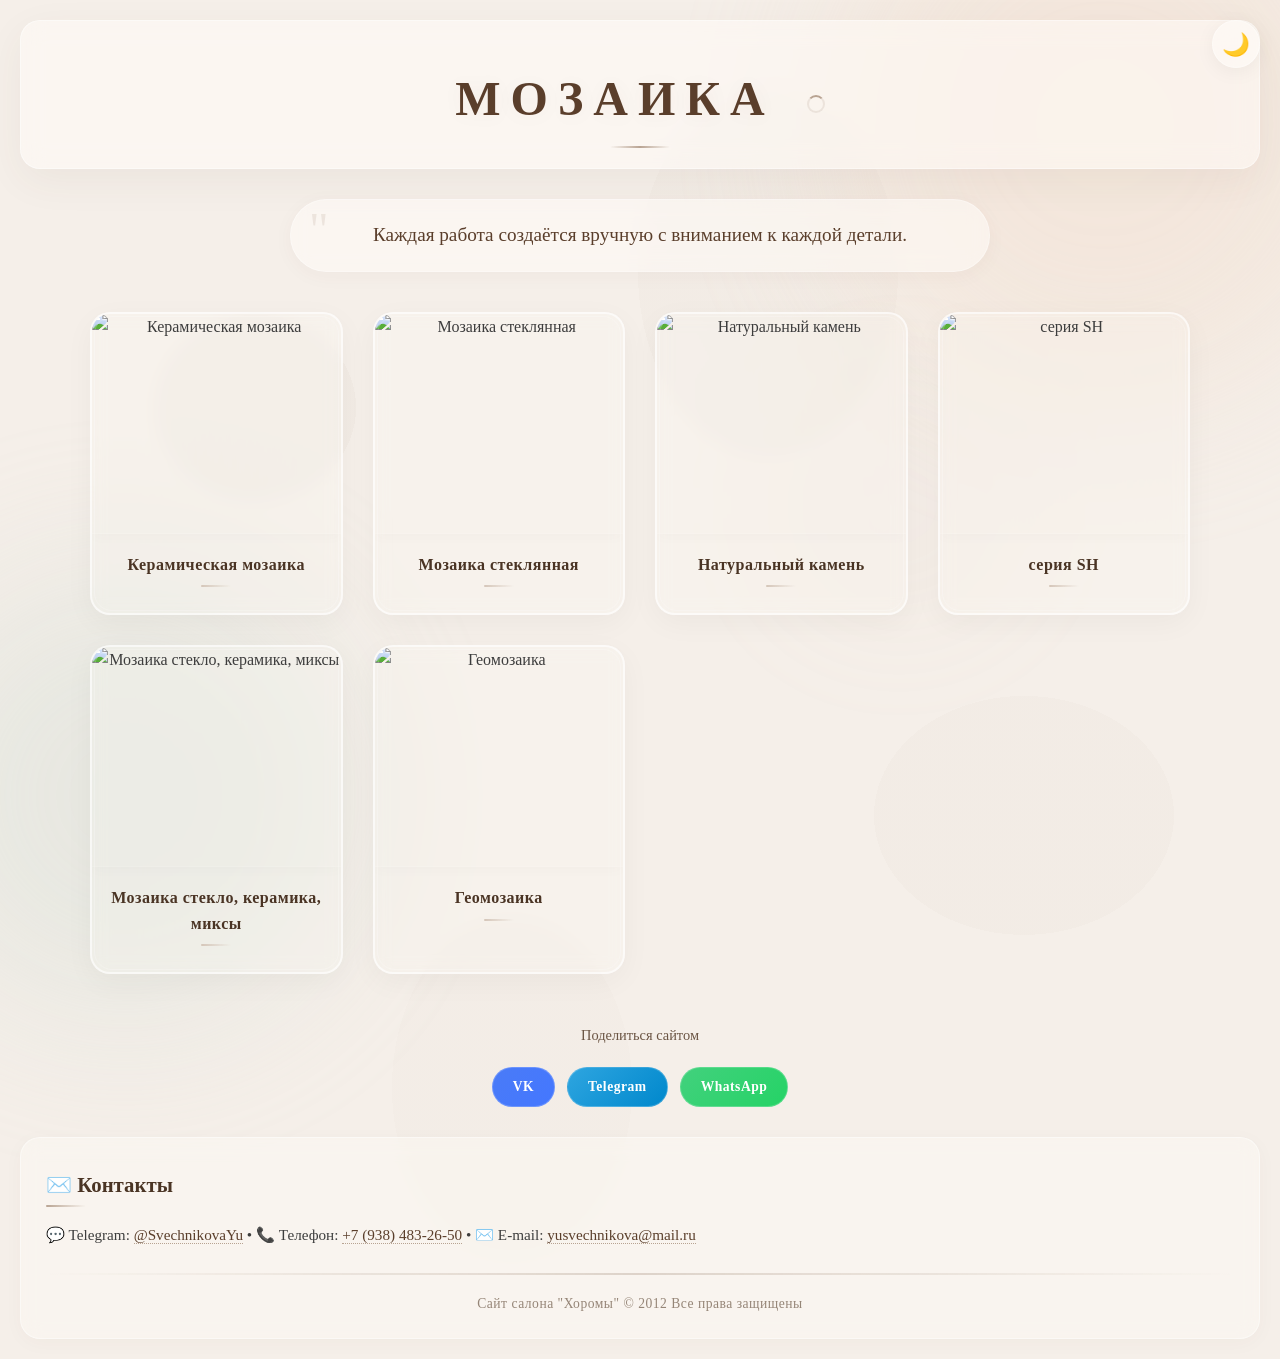
==== index.html @ d941834b "Update index.html" ====
<!DOCTYPE html>
<html lang="ru">
<head>
    <meta charset="UTF-8">
    <meta name="viewport" content="width=device-width, initial-scale=1.0">
    <title>Мозаика — Натуральный камень</title>
    <style>
        /* ========================================
           БАЗОВЫЕ СТИЛИ
           ======================================== */
        * {
            margin: 0;
            padding: 0;
            box-sizing: border-box;
        }

        html {
            scroll-behavior: smooth;
        }

        body {
            font-family: 'Georgia', serif;
            color: #3d3d3d;
            line-height: 1.6;
            padding: 20px;
            position: relative;
            overflow-x: hidden;
            min-height: 100vh;
            transition: background 0.5s ease, color 0.5s ease;

            /* ВАРИАНТ 5: МРАМОРНЫЕ РАЗВОДЫ */
            background-color: #f5efe9;
            background-image:
                radial-gradient(ellipse at 20% 30%, rgba(200, 185, 170, 0.08) 100px, transparent 100px),
                radial-gradient(ellipse at 80% 60%, rgba(200, 185, 170, 0.06) 150px, transparent 150px),
                radial-gradient(ellipse at 40% 80%, rgba(200, 185, 170, 0.04) 120px, transparent 120px),
                radial-gradient(ellipse at 60% 20%, rgba(200, 185, 170, 0.06) 130px, transparent 130px);
        }

        /* ТЁМНАЯ ТЕМА */
        body.dark-theme {
            background-color: #1a1512;
            color: #e8ddd0;
        }

        body.dark-theme header,
        body.dark-theme .about,
        body.dark-theme .card,
        body.dark-theme footer {
            background: rgba(30, 25, 22, 0.7);
            border-color: rgba(255, 255, 255, 0.08);
        }

        body.dark-theme header h1,
        body.dark-theme .about,
        body.dark-theme .card span,
        body.dark-theme footer h3,
        body.dark-theme footer p,
        body.dark-theme footer a,
        body.dark-theme .footer-copyright {
            color: #e8ddd0;
        }

        body.dark-theme footer a {
            border-bottom-color: rgba(255, 255, 255, 0.2);
        }

        body.dark-theme footer a:hover {
            color: #ffffff;
            border-bottom-color: #ffffff;
        }

        body.dark-theme .card span::after {
            background: linear-gradient(90deg, #6b5544, transparent);
        }

        body.dark-theme .footer-copyright {
            border-top-color: rgba(255, 255, 255, 0.08);
        }

        body.dark-theme .theme-toggle {
            background: rgba(30, 25, 22, 0.7);
            border-color: rgba(255, 255, 255, 0.1);
        }

        body.dark-theme .to-top {
            background: rgba(30, 25, 22, 0.7);
            border-color: rgba(255, 255, 255, 0.1);
            color: #e8ddd0;
        }

        /* ========================================
           ПАРАЛЛАКС-ПЯТНА
           ======================================== */
        .parallax-blob {
            position: fixed;
            border-radius: 50%;
            filter: blur(80px);
            opacity: 0.3;
            z-index: -1;
            pointer-events: none;
            will-change: transform;
        }

        .parallax-blob-1 {
            width: 550px;
            height: 550px;
            background: #f0d5c0;
            top: -150px;
            right: -100px;
        }

        .parallax-blob-2 {
            width: 450px;
            height: 450px;
            background: #c9d9d0;
            bottom: -120px;
            left: -100px;
        }

        .parallax-blob-3 {
            width: 250px;
            height: 250px;
            background: rgba(235, 210, 190, 0.2);
            bottom: 30%;
            right: 20%;
            filter: blur(70px);
        }

        /* ========================================
           ПЕРЕКЛЮЧАТЕЛЬ ТЕМЫ
           ======================================== */
        .theme-toggle {
            position: fixed;
            top: 20px;
            right: 20px;
            z-index: 999;
            background: rgba(255, 252, 248, 0.6);
            backdrop-filter: blur(10px);
            border: 1px solid rgba(255, 255, 255, 0.3);
            border-radius: 50%;
            width: 48px;
            height: 48px;
            font-size: 1.4em;
            cursor: pointer;
            transition: all 0.3s ease;
            display: flex;
            align-items: center;
            justify-content: center;
            box-shadow: 0 4px 20px rgba(0, 0, 0, 0.05);
        }

        .theme-toggle:hover {
            transform: scale(1.08);
            box-shadow: 0 8px 30px rgba(0, 0, 0, 0.08);
        }

        /* ========================================
           КНОПКА "НАВЕРХ"
           ======================================== */
        .to-top {
            position: fixed;
            bottom: 30px;
            right: 30px;
            width: 48px;
            height: 48px;
            border-radius: 50%;
            background: rgba(255, 252, 248, 0.7);
            backdrop-filter: blur(10px);
            border: 1px solid rgba(255, 255, 255, 0.3);
            font-size: 1.4em;
            cursor: pointer;
            opacity: 0;
            transform: translateY(20px);
            transition: all 0.4s ease;
            box-shadow: 0 4px 20px rgba(0, 0, 0, 0.05);
            color: #4a3424;
            z-index: 100;
        }

        .to-top.visible {
            opacity: 1;
            transform: translateY(0);
        }

        .to-top:hover {
            transform: scale(1.08) translateY(-2px);
            box-shadow: 0 8px 30px rgba(0, 0, 0, 0.08);
        }

        /* ========================================
           ШАПКА
           ======================================== */
        header {
            text-align: center;
            padding: 40px 20px 20px;
            background: rgba(255, 252, 248, 0.55);
            backdrop-filter: blur(12px);
            border-radius: 20px;
            margin-bottom: 30px;
            border: 1px solid rgba(255, 255, 255, 0.4);
            box-shadow: 0 12px 40px rgba(90, 62, 43, 0.06);
            position: relative;
            overflow: hidden;
            transition: background 0.5s ease, border-color 0.5s ease, transform 0.3s ease;
        }

        header:hover {
            transform: translateY(-4px);
            box-shadow: 0 16px 50px rgba(90, 62, 43, 0.08);
        }

        header::before {
            content: '✦';
            position: absolute;
            top: 12px;
            right: 20px;
            font-size: 1.4em;
            color: rgba(180, 160, 145, 0.2);
            animation: sparkle 4s ease-in-out infinite;
        }

        @keyframes sparkle {
            0%,
            100% {
                opacity: 0.2;
                transform: scale(1) rotate(0deg);
            }
            50% {
                opacity: 0.6;
                transform: scale(1.2) rotate(45deg);
            }
        }

        header h1 {
            font-size: 3em;
            letter-spacing: 10px;
            color: #5a3e2b;
            text-shadow: 0 2px 20px rgba(90, 62, 43, 0.05);
            display: inline-block;
            transition: color 0.5s ease;
        }

        header h1::after {
            content: '';
            display: block;
            width: 60px;
            height: 2px;
            background: linear-gradient(90deg, transparent, #b8a392, transparent);
            margin: 8px auto 0;
            border-radius: 2px;
        }

        .loader-icon {
            display: inline-block;
            width: 18px;
            height: 18px;
            border: 2px solid rgba(180, 160, 145, 0.2);
            border-top-color: #b8a392;
            border-radius: 50%;
            animation: spin 1.2s ease-in-out infinite;
            margin-left: 10px;
            vertical-align: middle;
        }

        @keyframes spin {
            to {
                transform: rotate(360deg);
            }
        }

        /* ========================================
           БЛОК "О НАС"
           ======================================== */
        .about {
            text-align: center;
            font-size: 1.2em;
            color: #5a3e2b;
            max-width: 700px;
            margin: 0 auto 40px;
            padding: 20px 35px;
            background: rgba(255, 252, 248, 0.55);
            backdrop-filter: blur(10px);
            border-radius: 50px;
            border: 1px solid rgba(255, 255, 255, 0.3);
            box-shadow: 0 4px 20px rgba(90, 62, 43, 0.04);
            position: relative;
            transition: background 0.5s ease, border-color 0.5s ease, color 0.5s ease;
        }

        .about::before {
            content: '"';
            font-size: 2.5em;
            color: rgba(180, 160, 145, 0.2);
            position: absolute;
            top: -8px;
            left: 18px;
            font-family: Georgia, serif;
        }

        /* ========================================
           ГАЛЕРЕЯ
           ======================================== */
        .gallery {
            display: grid;
            grid-template-columns: repeat(auto-fit, minmax(220px, 1fr));
            gap: 30px;
            max-width: 1100px;
            margin: 0 auto 50px;
        }

        /* ========================================
           КАРТОЧКИ
           ======================================== */
        .card {
            background: rgba(255, 252, 248, 0.2);
            backdrop-filter: blur(8px);
            border-radius: 20px;
            overflow: hidden;
            box-shadow: 0 8px 30px rgba(0, 0, 0, 0.04);
            transition: all 0.4s cubic-bezier(0.25, 0.46, 0.45, 0.94);
            text-align: center;
            padding-bottom: 16px;
            border: 2px solid rgba(255, 255, 255, 0.6);
            position: relative;
            cursor: pointer;
            opacity: 0;
            animation: cardAppear 0.8s ease forwards;
        }

        .card:nth-child(1) {
            animation-delay: 0.1s;
        }
        .card:nth-child(2) {
            animation-delay: 0.2s;
        }
        .card:nth-child(3) {
            animation-delay: 0.3s;
        }
        .card:nth-child(4) {
            animation-delay: 0.4s;
        }
        .card:nth-child(5) {
            animation-delay: 0.5s;
        }
        .card:nth-child(6) {
            animation-delay: 0.6s;
        }

        @keyframes cardAppear {
            0% {
                opacity: 0;
                transform: translateY(30px);
            }
            100% {
                opacity: 1;
                transform: translateY(0);
            }
        }

        /* Блик на карточке */
        .card::before {
            content: '';
            position: absolute;
            top: -50%;
            left: -50%;
            width: 200%;
            height: 200%;
            background: radial-gradient(circle, rgba(255, 255, 255, 0.08) 0%, transparent 60%);
            opacity: 0;
            transition: opacity 0.5s ease;
            pointer-events: none;
            z-index: 1;
        }

        .card:hover::before {
            opacity: 1;
        }

        .card::after {
            content: '';
            position: absolute;
            inset: 2px;
            border-radius: 18px;
            border: 1px solid rgba(255, 255, 255, 0.2);
            pointer-events: none;
            z-index: 2;
        }

        .card:hover {
            transform: translateY(-10px);
            background: rgba(255, 252, 248, 0.4);
            border-color: rgba(255, 255, 255, 0.9);
            box-shadow: 0 20px 50px rgba(90, 62, 43, 0.08);
        }

        .card img {
            width: 100%;
            height: 220px;
            object-fit: cover;
            display: block;
            transition: transform 0.6s ease;
            border-bottom: 1px solid rgba(255, 255, 255, 0.1);
            box-shadow: 0 4px 12px rgba(0, 0, 0, 0.02);
            position: relative;
            z-index: 0;
        }

        .card:hover img {
            transform: scale(1.04);
        }

        .card span {
            display: block;
            padding: 18px 12px 10px;
            font-size: 1em;
            font-weight: bold;
            color: #4a3424;
            letter-spacing: 0.5px;
            transition: color 0.5s ease;
            position: relative;
            z-index: 3;
        }

        .card span::after {
            content: '';
            display: block;
            width: 30px;
            height: 2px;
            background: linear-gradient(90deg, #d4c5b8, transparent);
            margin: 8px auto 0;
            border-radius: 2px;
            transition: width 0.3s ease;
        }

        .card:hover span::after {
            width: 50px;
            background: linear-gradient(90deg, #b8a392, transparent);
        }

        /* ========================================
           КНОПКИ "ПОДЕЛИТЬСЯ"
           ======================================== */
        .share-buttons {
            display: flex;
            gap: 12px;
            justify-content: center;
            margin: 20px 0 10px;
            flex-wrap: wrap;
        }

        .share-btn {
            display: inline-block;
            padding: 8px 20px;
            border-radius: 30px;
            font-size: 0.85em;
            text-decoration: none;
            color: #fff;
            backdrop-filter: blur(8px);
            border: 1px solid rgba(255, 255, 255, 0.2);
            transition: all 0.3s ease;
            font-family: inherit;
            font-weight: bold;
            letter-spacing: 0.5px;
        }

        .share-btn:hover {
            transform: translateY(-2px) scale(1.02);
            box-shadow: 0 8px 20px rgba(0, 0, 0, 0.08);
        }

        .share-btn.vk {
            background: linear-gradient(135deg, #4a7bf7, #4477ff);
        }
        .share-btn.telegram {
            background: linear-gradient(135deg, #2ea5e0, #0088cc);
        }
        .share-btn.whatsapp {
            background: linear-gradient(135deg, #42d17d, #25d366);
        }

        /* ========================================
           ПОДВАЛ
           ======================================== */
        footer {
            background: rgba(255, 252, 248, 0.4);
            backdrop-filter: blur(10px);
            border-radius: 20px;
            padding: 30px 25px 20px;
            margin-top: 20px;
            border: 1px solid rgba(255, 255, 255, 0.4);
            box-shadow: 0 4px 20px rgba(90, 62, 43, 0.03);
            transition: background 0.5s ease, border-color 0.5s ease;
        }

        footer h3 {
            font-size: 1.3em;
            color: #4a3424;
            margin-bottom: 12px;
            display: inline-block;
            transition: color 0.5s ease;
        }

        footer h3::after {
            content: '';
            display: block;
            width: 40px;
            height: 2px;
            background: linear-gradient(90deg, #b8a392, transparent);
            margin-top: 4px;
            border-radius: 2px;
        }

        footer p {
            margin: 4px 0;
            font-size: 0.95em;
        }

        footer a {
            color: #5a3e2b;
            text-decoration: none;
            border-bottom: 1px dotted #b8a392;
            transition: all 0.2s;
        }

        footer a:hover {
            color: #2d1e14;
            border-bottom: 1px solid #2d1e14;
        }

        .footer-copyright {
            margin-top: 25px;
            padding-top: 18px;
            border-top: 2px solid;
            border-image: linear-gradient(90deg, transparent, rgba(180, 160, 145, 0.4), transparent) 1;
            font-size: 0.85em;
            color: rgba(107, 85, 68, 0.7);
            text-align: center;
            letter-spacing: 0.5px;
            transition: color 0.5s ease;
        }

        body.dark-theme .footer-copyright {
            color: rgba(232, 221, 208, 0.6);
        }

        /* ========================================
           АДАПТИВНОСТЬ
           ======================================== */
        @media (max-width: 600px) {
            header h1 {
                font-size: 2.2em;
                letter-spacing: 4px;
            }

            .gallery {
                grid-template-columns: repeat(auto-fit, minmax(160px, 1fr));
                gap: 18px;
            }

            .card img {
                height: 160px;
            }

            .about::before {
                display: none;
            }

            header::before {
                font-size: 1em;
                top: 8px;
                right: 12px;
            }

            .parallax-blob-1,
            .parallax-blob-2 {
                width: 250px;
                height: 250px;
                filter: blur(60px);
            }

            .theme-toggle {
                width: 40px;
                height: 40px;
                font-size: 1.2em;
                top: 12px;
                right: 12px;
            }

            .to-top {
                width: 40px;
                height: 40px;
                font-size: 1.2em;
                bottom: 20px;
                right: 20px;
            }

            .share-btn {
                font-size: 0.75em;
                padding: 6px 14px;
            }
        }
    </style>
</head>
<body>
    <!-- ===== ПАРАЛЛАКС-ПЯТНА ===== -->
    <div class="parallax-blob parallax-blob-1" id="blob1"></div>
    <div class="parallax-blob parallax-blob-2" id="blob2"></div>
    <div class="parallax-blob parallax-blob-3" id="blob3"></div>

    <!-- ===== ПЕРЕКЛЮЧАТЕЛЬ ТЕМЫ ===== -->
    <button class="theme-toggle" id="themeToggle" aria-label="Переключить тему">🌙</button>

    <!-- ===== КНОПКА "НАВЕРХ" ===== -->
    <button class="to-top" id="toTopBtn" aria-label="Наверх">↑</button>

    <!-- ===== ШАПКА ===== -->
    <header>
        <h1>
            МОЗАИКА
            <span class="loader-icon"></span>
        </h1>
        <p></p>
    </header>

    <!-- ===== БЛОК "О НАС" ===== -->
    <section class="about">
        <p>Каждая работа создаётся вручную с вниманием к каждой детали.</p>
    </section>

    <!-- ===== ГАЛЕРЕЯ ===== -->
    <section class="gallery" id="gallery">
        <!-- Карточки будут вставлены через JS -->
    </section>

    <!-- ===== КНОПКИ "ПОДЕЛИТЬСЯ" ===== -->
    <div style="text-align: center; margin: 0 auto 30px;">
        <p style="color: #6b5544; margin-bottom: 10px; font-size: 0.9em;">Поделиться сайтом</p>
        <div class="share-buttons">
            <a href="https://vk.com/share.php?url=https://horomi-23.github.io/Mosaic_horomi-23/" target="_blank" class="share-btn vk">VK</a>
            <a href="https://t.me/share/url?url=https://horomi-23.github.io/Mosaic_horomi-23/" target="_blank" class="share-btn telegram">Telegram</a>
            <a href="https://wa.me/?text=https://horomi-23.github.io/Mosaic_horomi-23/" target="_blank" class="share-btn whatsapp">WhatsApp</a>
        </div>
    </div>

    <!-- ===== ПОДВАЛ ===== -->
    <footer>
        <h3>✉️ Контакты</h3>
        <p>
            💬 Telegram: <a href="https://t.me/SvechnikovaYu">@SvechnikovaYu</a> •
            📞 Телефон: <a href="tel:+79384832650">+7 (938) 483-26-50</a> •
            ✉️ E‑mail: <a href="mailto:yusvechnikova@mail.ru">yusvechnikova@mail.ru</a>
        </p>
        <p class="footer-copyright">
            Сайт салона "Хоромы" © 2012 Все права защищены
        </p>
    </footer>

    <!-- ========================================
    СКРИПТЫ
    ======================================== -->
    <script>
        // ===== ДАННЫЕ ДЛЯ КАРТОЧЕК =====
        const works = [
            { img: 'https://github.com/progdayron/Mosaic_horomi-23/blob/main/images/photo/photo1.jpg?raw=true', title: 'Керамическая мозаика' },
            { img: 'https://github.com/progdayron/Mosaic_horomi-23/blob/main/images/photo/photo2.jpg?raw=true', title: 'Мозаика стеклянная' },
            { img: 'https://github.com/progdayron/Mosaic_horomi-23/blob/main/images/photo/photo3.jpg?raw=true', title: 'Натуральный камень' },
            { img: 'https://github.com/progdayron/Mosaic_horomi-23/blob/main/images/photo/photo4.jpg?raw=true', title: 'серия SH' },
            { img: 'https://github.com/progdayron/Mosaic_horomi-23/blob/main/images/photo/photo5.jpg?raw=true', title: 'Мозаика стекло, керамика, миксы' },
            { img: 'https://github.com/progdayron/Mosaic_horomi-23/blob/main/images/photo/photo6.png?raw=true', title: 'Геомозаика' }
        ];

        // ===== СОЗДАНИЕ КАРТОЧЕК =====
        const gallery = document.getElementById('gallery');

        works.forEach((work, index) => {
            const card = document.createElement('div');
            card.className = 'card';
            card.style.animationDelay = (0.1 + index * 0.1) + 's';

            card.innerHTML = `
                        <img src="${work.img}" alt="${work.title}" loading="lazy">
                        <span>${work.title}</span>
                    `;

            gallery.appendChild(card);
        });

        // ===== УВЕЛИЧЕНИЕ КАРТИНКИ ПРИ КЛИКЕ =====
        document.querySelectorAll('.card img').forEach(img => {
            img.addEventListener('click', function(e) {
                e.stopPropagation();

                // Если уже увеличен — убираем
                if (this.classList.contains('enlarged')) {
                    this.classList.remove('enlarged');
                    document.querySelector('.card-overlay')?.remove();
                    return;
                }

                // Создаём overlay
                const overlay = document.createElement('div');
                overlay.className = 'card-overlay';
                overlay.style.cssText = `
                            display: block;
                            position: fixed;
                            top: 0; left: 0; right: 0; bottom: 0;
                            background: rgba(0,0,0,0.5);
                            backdrop-filter: blur(8px);
                            z-index: 999;
                            cursor: zoom-out;
                        `;
                document.body.appendChild(overlay);

                // Увеличиваем картинку
                this.classList.add('enlarged');

                // Закрытие по клику на overlay
                overlay.addEventListener('click', () => {
                    this.classList.remove('enlarged');
                    overlay.remove();
                });

                // Закрытие по Esc
                document.addEventListener('keydown', function escHandler(e) {
                    if (e.key === 'Escape') {
                        img.classList.remove('enlarged');
                        overlay.remove();
                        document.removeEventListener('keydown', escHandler);
                    }
                });
            });
        });

        // ===== ТЁМНАЯ ТЕМА =====
        const themeToggle = document.getElementById('themeToggle');
        themeToggle.addEventListener('click', () => {
            document.body.classList.toggle('dark-theme');
            themeToggle.textContent = document.body.classList.contains('dark-theme') ? '☀️' : '🌙';
        });

        // ===== КНОПКА "НАВЕРХ" =====
        const toTopBtn = document.getElementById('toTopBtn');
        window.addEventListener('scroll', () => {
            toTopBtn.classList.toggle('visible', window.scrollY > 300);
        });
        toTopBtn.addEventListener('click', () => {
            window.scrollTo({ top: 0, behavior: 'smooth' });
        });

        // ===== ПАРАЛЛАКС ПЯТЕН =====
        document.addEventListener('scroll', () => {
            const scrolled = window.scrollY;
            const blob1 = document.getElementById('blob1');
            const blob2 = document.getElementById('blob2');
            const blob3 = document.getElementById('blob3');
            if (blob1) blob1.style.transform = `translateY(${scrolled * 0.03}px)`;
            if (blob2) blob2.style.transform = `translateY(${-scrolled * 0.04}px)`;
            if (blob3) blob3.style.transform = `translateY(${scrolled * 0.02}px)`;
        });
    </script>
</body>
</html>
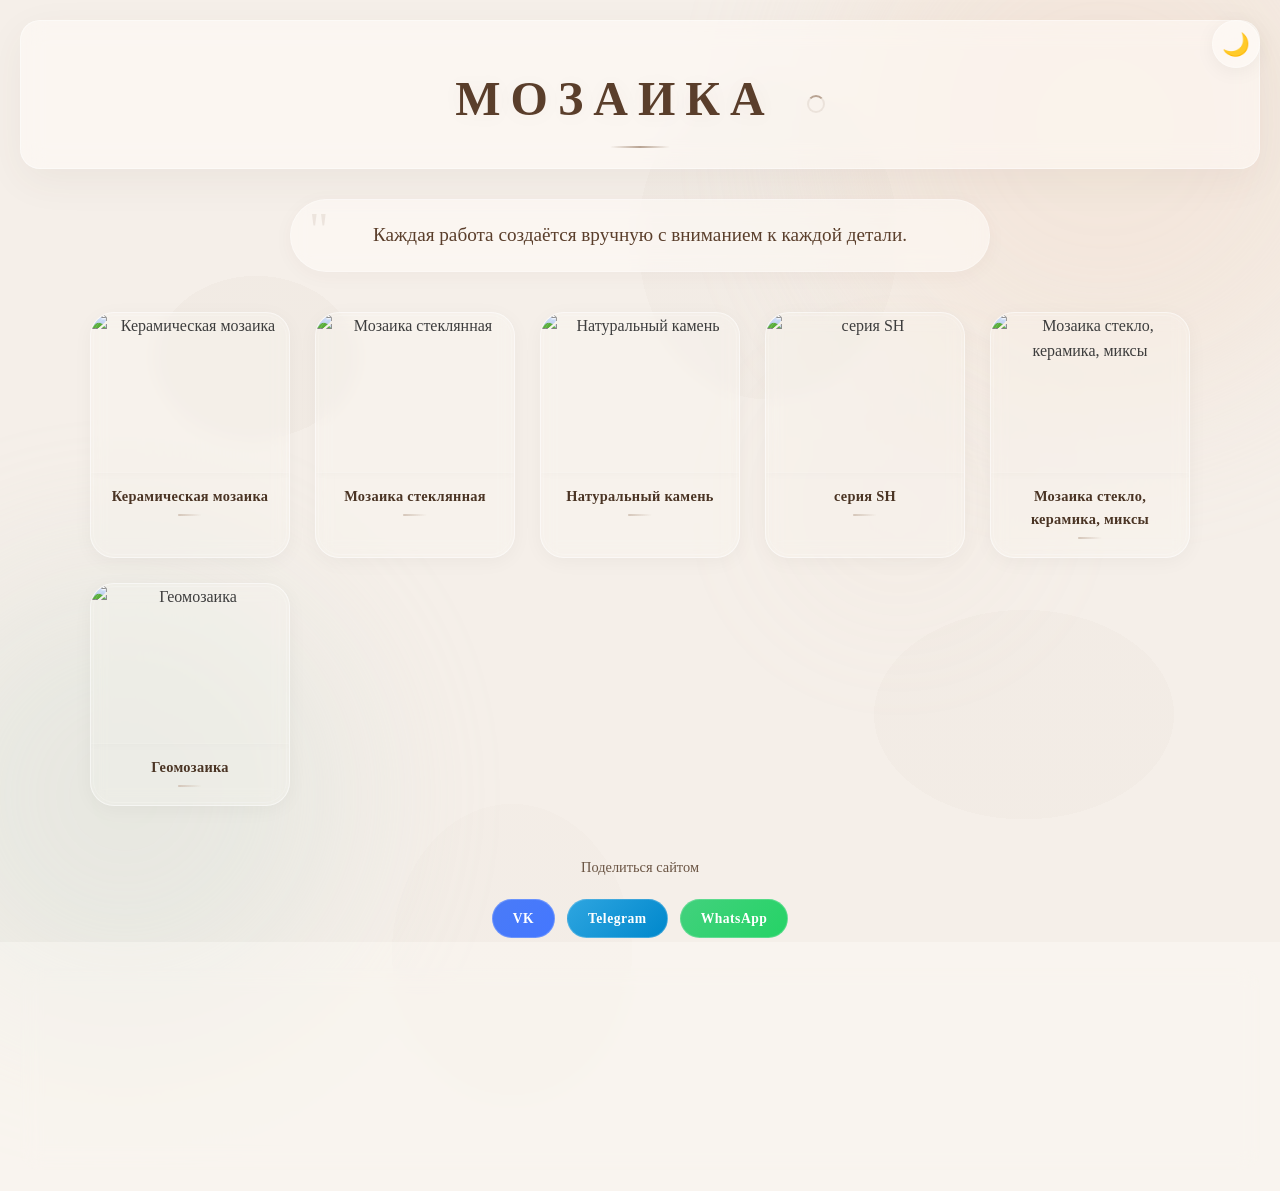
==== commit 8d88dbd9: "Update index.html" ====
--- a/index.html
+++ b/index.html
@@ -299,29 +299,35 @@
         }
 
         /* ========================================
-           ГАЛЕРЕЯ
+           ГАЛЕРЕЯ — карточки стали меньше
            ======================================== */
         .gallery {
             display: grid;
-            grid-template-columns: repeat(auto-fit, minmax(220px, 1fr));
-            gap: 30px;
+            grid-template-columns: repeat(auto-fit, minmax(180px, 1fr));
+            /* было 220px, стало 180px */
+            gap: 25px;
+            /* чуть меньше расстояние между карточками */
             max-width: 1100px;
             margin: 0 auto 50px;
         }
 
         /* ========================================
-           КАРТОЧКИ
+           КАРТОЧКИ — уменьшенные и более качественные
            ======================================== */
         .card {
             background: rgba(255, 252, 248, 0.2);
             backdrop-filter: blur(8px);
-            border-radius: 20px;
+            border-radius: 24px;
+            /* было 20px, стало 24px — более изящно */
             overflow: hidden;
-            box-shadow: 0 8px 30px rgba(0, 0, 0, 0.04);
+            box-shadow: 0 4px 20px rgba(0, 0, 0, 0.04);
+            /* тень мягче */
             transition: all 0.4s cubic-bezier(0.25, 0.46, 0.45, 0.94);
             text-align: center;
-            padding-bottom: 16px;
-            border: 2px solid rgba(255, 255, 255, 0.6);
+            padding-bottom: 12px;
+            /* меньше отступ снизу */
+            border: 1.5px solid rgba(255, 255, 255, 0.5);
+            /* рамка тоньше и аккуратнее */
             position: relative;
             cursor: pointer;
             opacity: 0;
@@ -358,7 +364,7 @@
             }
         }
 
-        /* Блик на карточке */
+        /* Блик на карточке — стал более деликатным */
         .card::before {
             content: '';
             position: absolute;
@@ -366,7 +372,7 @@
             left: -50%;
             width: 200%;
             height: 200%;
-            background: radial-gradient(circle, rgba(255, 255, 255, 0.08) 0%, transparent 60%);
+            background: radial-gradient(circle, rgba(255, 255, 255, 0.06) 0%, transparent 60%);
             opacity: 0;
             transition: opacity 0.5s ease;
             pointer-events: none;
@@ -381,42 +387,51 @@
             content: '';
             position: absolute;
             inset: 2px;
-            border-radius: 18px;
-            border: 1px solid rgba(255, 255, 255, 0.2);
+            border-radius: 22px;
+            border: 1px solid rgba(255, 255, 255, 0.15);
             pointer-events: none;
             z-index: 2;
         }
 
         .card:hover {
-            transform: translateY(-10px);
+            transform: translateY(-8px);
+            /* подъём чуть меньше, чтобы не перегружать */
             background: rgba(255, 252, 248, 0.4);
-            border-color: rgba(255, 255, 255, 0.9);
-            box-shadow: 0 20px 50px rgba(90, 62, 43, 0.08);
+            border-color: rgba(255, 255, 255, 0.85);
+            box-shadow: 0 16px 40px rgba(90, 62, 43, 0.08);
         }
 
         .card img {
             width: 100%;
-            height: 220px;
+            height: 160px;
+            /* было 220px, стало 160px — картинка компактнее и чётче */
             object-fit: cover;
             display: block;
-            transition: transform 0.6s ease;
-            border-bottom: 1px solid rgba(255, 255, 255, 0.1);
-            box-shadow: 0 4px 12px rgba(0, 0, 0, 0.02);
+            transition: transform 0.5s ease;
+            /* более плавно */
+            border-bottom: 1px solid rgba(255, 255, 255, 0.08);
+            /* почти незаметная линия */
+            box-shadow: 0 2px 8px rgba(0, 0, 0, 0.02);
             position: relative;
             z-index: 0;
+            image-rendering: auto;
+            /* сохраняем естественную чёткость */
         }
 
         .card:hover img {
-            transform: scale(1.04);
+            transform: scale(1.03);
+            /* увеличение чуть меньше, чтобы не терять качество */
         }
 
         .card span {
             display: block;
-            padding: 18px 12px 10px;
-            font-size: 1em;
+            padding: 12px 10px 6px;
+            /* меньше отступов */
+            font-size: 0.9em;
+            /* шрифт чуть меньше, аккуратнее */
             font-weight: bold;
             color: #4a3424;
-            letter-spacing: 0.5px;
+            letter-spacing: 0.3px;
             transition: color 0.5s ease;
             position: relative;
             z-index: 3;
@@ -425,16 +440,17 @@
         .card span::after {
             content: '';
             display: block;
-            width: 30px;
+            width: 24px;
+            /* линия короче */
             height: 2px;
             background: linear-gradient(90deg, #d4c5b8, transparent);
-            margin: 8px auto 0;
+            margin: 6px auto 0;
             border-radius: 2px;
             transition: width 0.3s ease;
         }
 
         .card:hover span::after {
-            width: 50px;
+            width: 40px;
             background: linear-gradient(90deg, #b8a392, transparent);
         }
 
@@ -554,12 +570,19 @@
             }
 
             .gallery {
-                grid-template-columns: repeat(auto-fit, minmax(160px, 1fr));
-                gap: 18px;
+                grid-template-columns: repeat(auto-fit, minmax(140px, 1fr));
+                /* на телефоне ещё меньше */
+                gap: 15px;
             }
 
             .card img {
-                height: 160px;
+                height: 130px;
+                /* на телефоне картинка меньше */
+            }
+
+            .card span {
+                font-size: 0.8em;
+                padding: 8px 8px 4px;
             }
 
             .about::before {
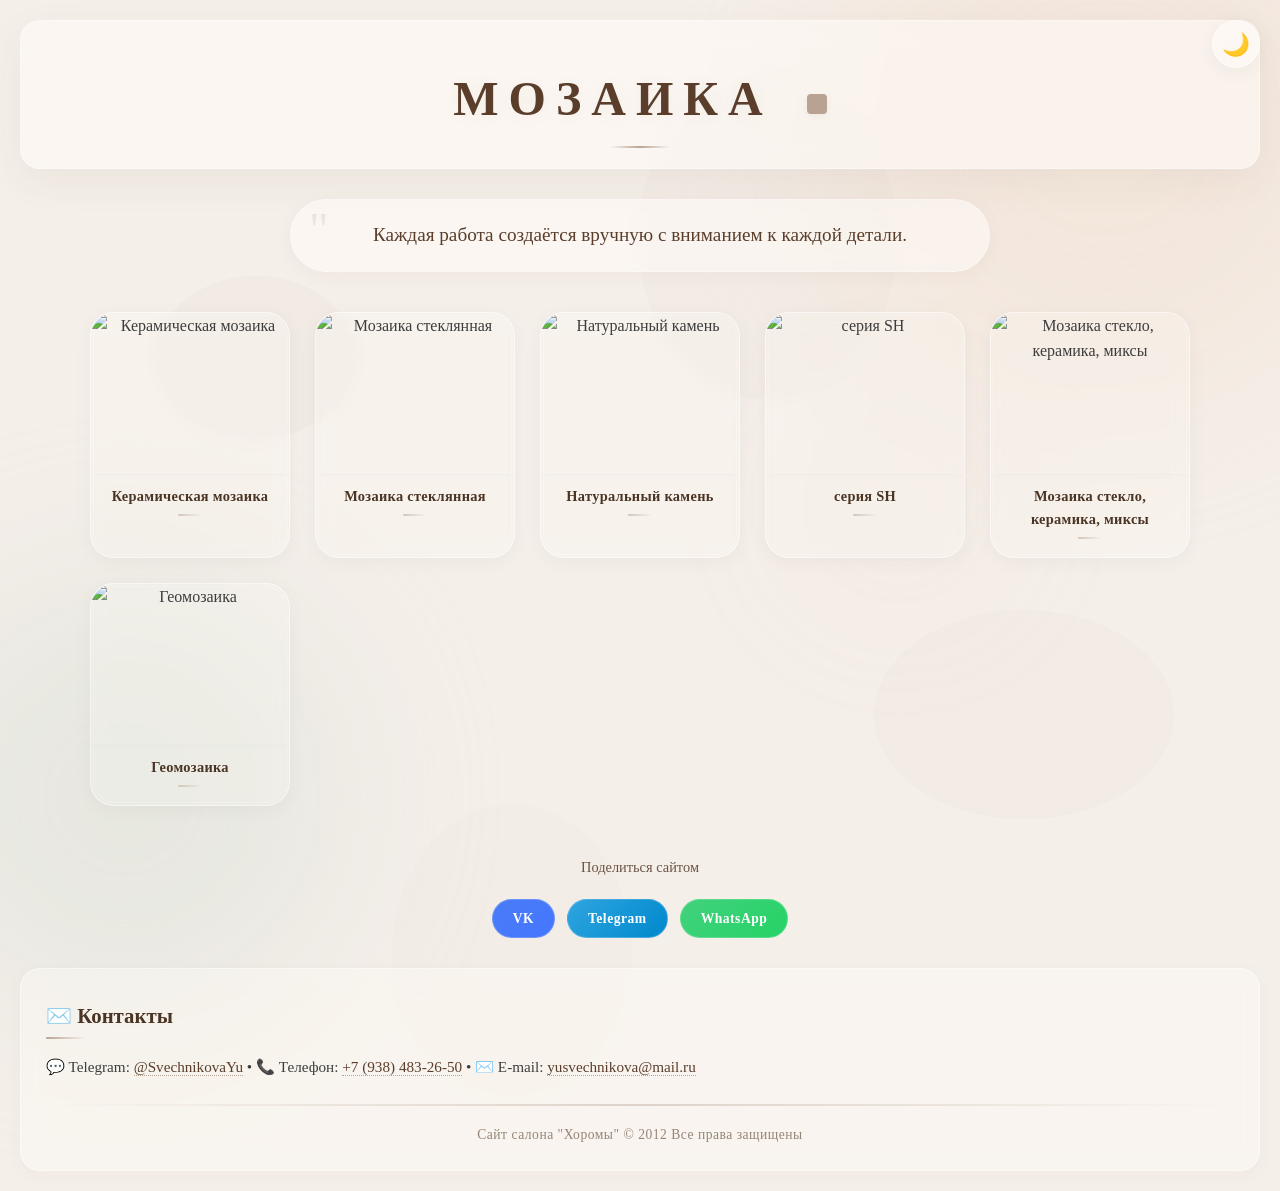
==== commit 70cc3441: "Update index.html" ====
--- a/index.html
+++ b/index.html
@@ -27,8 +27,6 @@
             overflow-x: hidden;
             min-height: 100vh;
             transition: background 0.5s ease, color 0.5s ease;
-
-            /* ВАРИАНТ 5: МРАМОРНЫЕ РАЗВОДЫ */
             background-color: #f5efe9;
             background-image:
                 radial-gradient(ellipse at 20% 30%, rgba(200, 185, 170, 0.08) 100px, transparent 100px),
@@ -251,21 +249,94 @@
             border-radius: 2px;
         }
 
-        .loader-icon {
+        /* ========================================
+           НОВЫЙ ЗНАЧОК — КВАДРАТИК МОЗАИКИ
+           Плавно меняет цвет и слегка вращается
+           ======================================== */
+        .mosaic-icon {
             display: inline-block;
-            width: 18px;
-            height: 18px;
-            border: 2px solid rgba(180, 160, 145, 0.2);
-            border-top-color: #b8a392;
-            border-radius: 50%;
-            animation: spin 1.2s ease-in-out infinite;
-            margin-left: 10px;
+            width: 20px;
+            height: 20px;
+            margin-left: 12px;
             vertical-align: middle;
-        }
-
-        @keyframes spin {
-            to {
+            border-radius: 4px;
+            background: #b8a392;
+            animation: mosaicPulse 3s ease-in-out infinite, mosaicRotate 6s linear infinite;
+            box-shadow: 0 2px 8px rgba(0, 0, 0, 0.05);
+        }
+
+        @keyframes mosaicPulse {
+            0% {
+                background: #b8a392;
+                transform: scale(1) rotate(0deg);
+                border-radius: 4px;
+            }
+            25% {
+                background: #d4c5b8;
+                transform: scale(1.1) rotate(5deg);
+                border-radius: 6px;
+            }
+            50% {
+                background: #c9d9d0;
+                transform: scale(1) rotate(0deg);
+                border-radius: 4px;
+            }
+            75% {
+                background: #f0d5c0;
+                transform: scale(1.1) rotate(-5deg);
+                border-radius: 6px;
+            }
+            100% {
+                background: #b8a392;
+                transform: scale(1) rotate(0deg);
+                border-radius: 4px;
+            }
+        }
+
+        @keyframes mosaicRotate {
+            0% {
+                transform: rotate(0deg);
+            }
+            100% {
                 transform: rotate(360deg);
+            }
+        }
+
+        /* Адаптация для тёмной темы */
+        body.dark-theme .mosaic-icon {
+            background: #6b5544;
+            box-shadow: 0 2px 8px rgba(0, 0, 0, 0.2);
+        }
+
+        body.dark-theme .mosaic-icon {
+            animation: mosaicPulseDark 3s ease-in-out infinite, mosaicRotate 6s linear infinite;
+        }
+
+        @keyframes mosaicPulseDark {
+            0% {
+                background: #6b5544;
+                transform: scale(1) rotate(0deg);
+                border-radius: 4px;
+            }
+            25% {
+                background: #8a7a6a;
+                transform: scale(1.1) rotate(5deg);
+                border-radius: 6px;
+            }
+            50% {
+                background: #5a7a6a;
+                transform: scale(1) rotate(0deg);
+                border-radius: 4px;
+            }
+            75% {
+                background: #8a6a5a;
+                transform: scale(1.1) rotate(-5deg);
+                border-radius: 6px;
+            }
+            100% {
+                background: #6b5544;
+                transform: scale(1) rotate(0deg);
+                border-radius: 4px;
             }
         }
 
@@ -299,35 +370,29 @@
         }
 
         /* ========================================
-           ГАЛЕРЕЯ — карточки стали меньше
+           ГАЛЕРЕЯ
            ======================================== */
         .gallery {
             display: grid;
             grid-template-columns: repeat(auto-fit, minmax(180px, 1fr));
-            /* было 220px, стало 180px */
             gap: 25px;
-            /* чуть меньше расстояние между карточками */
             max-width: 1100px;
             margin: 0 auto 50px;
         }
 
         /* ========================================
-           КАРТОЧКИ — уменьшенные и более качественные
+           КАРТОЧКИ
            ======================================== */
         .card {
             background: rgba(255, 252, 248, 0.2);
             backdrop-filter: blur(8px);
             border-radius: 24px;
-            /* было 20px, стало 24px — более изящно */
             overflow: hidden;
             box-shadow: 0 4px 20px rgba(0, 0, 0, 0.04);
-            /* тень мягче */
             transition: all 0.4s cubic-bezier(0.25, 0.46, 0.45, 0.94);
             text-align: center;
             padding-bottom: 12px;
-            /* меньше отступ снизу */
             border: 1.5px solid rgba(255, 255, 255, 0.5);
-            /* рамка тоньше и аккуратнее */
             position: relative;
             cursor: pointer;
             opacity: 0;
@@ -364,7 +429,6 @@
             }
         }
 
-        /* Блик на карточке — стал более деликатным */
         .card::before {
             content: '';
             position: absolute;
@@ -395,7 +459,6 @@
 
         .card:hover {
             transform: translateY(-8px);
-            /* подъём чуть меньше, чтобы не перегружать */
             background: rgba(255, 252, 248, 0.4);
             border-color: rgba(255, 255, 255, 0.85);
             box-shadow: 0 16px 40px rgba(90, 62, 43, 0.08);
@@ -404,31 +467,24 @@
         .card img {
             width: 100%;
             height: 160px;
-            /* было 220px, стало 160px — картинка компактнее и чётче */
             object-fit: cover;
             display: block;
             transition: transform 0.5s ease;
-            /* более плавно */
             border-bottom: 1px solid rgba(255, 255, 255, 0.08);
-            /* почти незаметная линия */
             box-shadow: 0 2px 8px rgba(0, 0, 0, 0.02);
             position: relative;
             z-index: 0;
             image-rendering: auto;
-            /* сохраняем естественную чёткость */
         }
 
         .card:hover img {
             transform: scale(1.03);
-            /* увеличение чуть меньше, чтобы не терять качество */
         }
 
         .card span {
             display: block;
             padding: 12px 10px 6px;
-            /* меньше отступов */
             font-size: 0.9em;
-            /* шрифт чуть меньше, аккуратнее */
             font-weight: bold;
             color: #4a3424;
             letter-spacing: 0.3px;
@@ -441,7 +497,6 @@
             content: '';
             display: block;
             width: 24px;
-            /* линия короче */
             height: 2px;
             background: linear-gradient(90deg, #d4c5b8, transparent);
             margin: 6px auto 0;
@@ -569,15 +624,19 @@
                 letter-spacing: 4px;
             }
 
+            .mosaic-icon {
+                width: 16px;
+                height: 16px;
+                margin-left: 8px;
+            }
+
             .gallery {
                 grid-template-columns: repeat(auto-fit, minmax(140px, 1fr));
-                /* на телефоне ещё меньше */
                 gap: 15px;
             }
 
             .card img {
                 height: 130px;
-                /* на телефоне картинка меньше */
             }
 
             .card span {
@@ -641,7 +700,7 @@
     <header>
         <h1>
             МОЗАИКА
-            <span class="loader-icon"></span>
+            <span class="mosaic-icon"></span>  <!-- НОВЫЙ ЗНАЧОК -->
         </h1>
         <p></p>
     </header>
@@ -714,14 +773,12 @@
             img.addEventListener('click', function(e) {
                 e.stopPropagation();
 
-                // Если уже увеличен — убираем
                 if (this.classList.contains('enlarged')) {
                     this.classList.remove('enlarged');
                     document.querySelector('.card-overlay')?.remove();
                     return;
                 }
 
-                // Создаём overlay
                 const overlay = document.createElement('div');
                 overlay.className = 'card-overlay';
                 overlay.style.cssText = `
@@ -735,16 +792,13 @@
                         `;
                 document.body.appendChild(overlay);
 
-                // Увеличиваем картинку
                 this.classList.add('enlarged');
 
-                // Закрытие по клику на overlay
                 overlay.addEventListener('click', () => {
                     this.classList.remove('enlarged');
                     overlay.remove();
                 });
 
-                // Закрытие по Esc
                 document.addEventListener('keydown', function escHandler(e) {
                     if (e.key === 'Escape') {
                         img.classList.remove('enlarged');
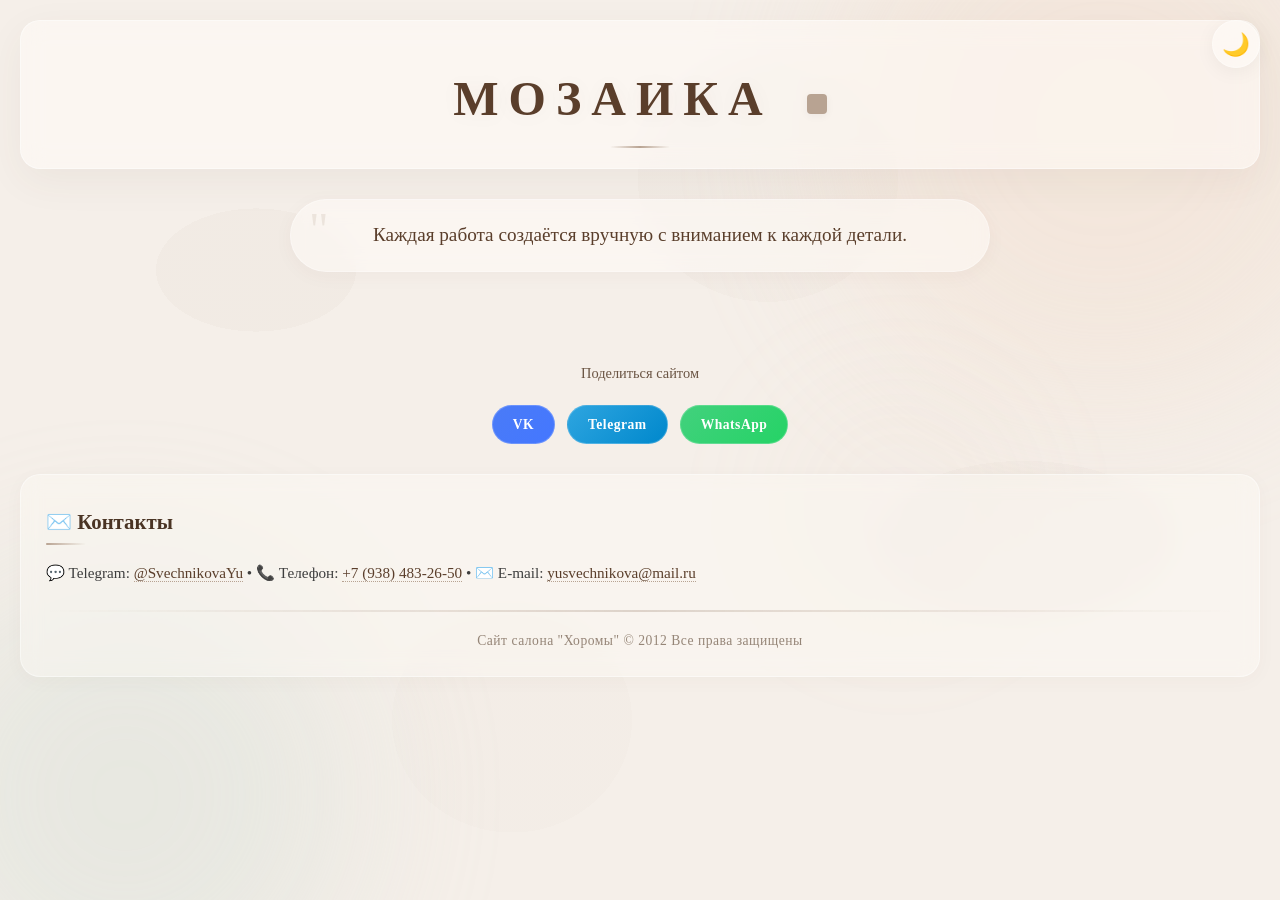
==== commit 49ed26d5: "Update index.html" ====
--- a/index.html
+++ b/index.html
@@ -35,7 +35,6 @@
                 radial-gradient(ellipse at 60% 20%, rgba(200, 185, 170, 0.06) 130px, transparent 130px);
         }
 
-        /* ТЁМНАЯ ТЕМА */
         body.dark-theme {
             background-color: #1a1512;
             color: #e8ddd0;
@@ -44,8 +43,9 @@
         body.dark-theme header,
         body.dark-theme .about,
         body.dark-theme .card,
-        body.dark-theme footer {
-            background: rgba(30, 25, 22, 0.7);
+        body.dark-theme footer,
+        body.dark-theme .modal-content {
+            background: rgba(30, 25, 22, 0.85);
             border-color: rgba(255, 255, 255, 0.08);
         }
 
@@ -55,36 +55,22 @@
         body.dark-theme footer h3,
         body.dark-theme footer p,
         body.dark-theme footer a,
-        body.dark-theme .footer-copyright {
+        body.dark-theme .footer-copyright,
+        body.dark-theme .modal-title,
+        body.dark-theme .modal-close {
             color: #e8ddd0;
         }
 
-        body.dark-theme footer a {
-            border-bottom-color: rgba(255, 255, 255, 0.2);
-        }
-
-        body.dark-theme footer a:hover {
+        body.dark-theme .modal-close:hover {
             color: #ffffff;
-            border-bottom-color: #ffffff;
-        }
-
-        body.dark-theme .card span::after {
-            background: linear-gradient(90deg, #6b5544, transparent);
-        }
-
-        body.dark-theme .footer-copyright {
-            border-top-color: rgba(255, 255, 255, 0.08);
-        }
-
-        body.dark-theme .theme-toggle {
-            background: rgba(30, 25, 22, 0.7);
+        }
+
+        body.dark-theme .modal-thumb {
             border-color: rgba(255, 255, 255, 0.1);
         }
 
-        body.dark-theme .to-top {
-            background: rgba(30, 25, 22, 0.7);
-            border-color: rgba(255, 255, 255, 0.1);
-            color: #e8ddd0;
+        body.dark-theme .modal-thumb:hover {
+            border-color: rgba(255, 255, 255, 0.4);
         }
 
         /* ========================================
@@ -249,10 +235,6 @@
             border-radius: 2px;
         }
 
-        /* ========================================
-           НОВЫЙ ЗНАЧОК — КВАДРАТИК МОЗАИКИ
-           Плавно меняет цвет и слегка вращается
-           ======================================== */
         .mosaic-icon {
             display: inline-block;
             width: 20px;
@@ -302,13 +284,8 @@
             }
         }
 
-        /* Адаптация для тёмной темы */
         body.dark-theme .mosaic-icon {
             background: #6b5544;
-            box-shadow: 0 2px 8px rgba(0, 0, 0, 0.2);
-        }
-
-        body.dark-theme .mosaic-icon {
             animation: mosaicPulseDark 3s ease-in-out infinite, mosaicRotate 6s linear infinite;
         }
 
@@ -475,6 +452,7 @@
             position: relative;
             z-index: 0;
             image-rendering: auto;
+            pointer-events: none;
         }
 
         .card:hover img {
@@ -507,6 +485,144 @@
         .card:hover span::after {
             width: 40px;
             background: linear-gradient(90deg, #b8a392, transparent);
+        }
+
+        /* ========================================
+           МОДАЛЬНОЕ ОКНО (ДЕТАЛЬНЫЙ ПРОСМОТР)
+           ======================================== */
+        .modal-overlay {
+            display: none;
+            position: fixed;
+            top: 0;
+            left: 0;
+            right: 0;
+            bottom: 0;
+            background: rgba(0, 0, 0, 0.6);
+            backdrop-filter: blur(12px);
+            z-index: 1000;
+            justify-content: center;
+            align-items: center;
+            padding: 20px;
+            animation: fadeIn 0.3s ease;
+        }
+
+        .modal-overlay.active {
+            display: flex;
+        }
+
+        @keyframes fadeIn {
+            from {
+                opacity: 0;
+                transform: scale(0.95);
+            }
+            to {
+                opacity: 1;
+                transform: scale(1);
+            }
+        }
+
+        .modal-content {
+            background: rgba(255, 252, 248, 0.85);
+            backdrop-filter: blur(20px);
+            border-radius: 28px;
+            max-width: 700px;
+            width: 100%;
+            max-height: 90vh;
+            overflow-y: auto;
+            padding: 30px;
+            position: relative;
+            border: 1px solid rgba(255, 255, 255, 0.3);
+            box-shadow: 0 30px 80px rgba(0, 0, 0, 0.15);
+        }
+
+        .modal-close {
+            position: absolute;
+            top: 16px;
+            right: 20px;
+            font-size: 2em;
+            background: none;
+            border: none;
+            color: #4a3424;
+            cursor: pointer;
+            transition: all 0.3s ease;
+            z-index: 10;
+            line-height: 1;
+        }
+
+        .modal-close:hover {
+            transform: rotate(90deg);
+            color: #2d1e14;
+        }
+
+        .modal-title {
+            font-size: 1.8em;
+            color: #4a3424;
+            margin-bottom: 20px;
+            padding-right: 40px;
+            letter-spacing: 1px;
+        }
+
+        .modal-gallery {
+            display: grid;
+            grid-template-columns: repeat(auto-fit, minmax(150px, 1fr));
+            gap: 16px;
+        }
+
+        .modal-thumb {
+            width: 100%;
+            height: 180px;
+            object-fit: cover;
+            border-radius: 16px;
+            cursor: zoom-in;
+            border: 2px solid rgba(255, 255, 255, 0.3);
+            transition: all 0.3s ease;
+            box-shadow: 0 4px 12px rgba(0, 0, 0, 0.04);
+        }
+
+        .modal-thumb:hover {
+            transform: scale(1.03);
+            border-color: rgba(255, 255, 255, 0.7);
+            box-shadow: 0 8px 24px rgba(0, 0, 0, 0.08);
+        }
+
+        /* Увеличенная картинка внутри модалки */
+        .modal-thumb.enlarged {
+            position: fixed;
+            top: 50%;
+            left: 50%;
+            transform: translate(-50%, -50%) scale(1);
+            max-width: 90vw;
+            max-height: 90vh;
+            width: auto;
+            height: auto;
+            object-fit: contain;
+            z-index: 2000;
+            border-radius: 20px;
+            border: 2px solid rgba(255, 255, 255, 0.3);
+            box-shadow: 0 40px 100px rgba(0, 0, 0, 0.4);
+            cursor: zoom-out;
+        }
+
+        .modal-thumb.enlarged + .modal-enlarged-overlay {
+            display: block;
+        }
+
+        .modal-enlarged-overlay {
+            display: none;
+            position: fixed;
+            top: 0;
+            left: 0;
+            right: 0;
+            bottom: 0;
+            background: rgba(0, 0, 0, 0.6);
+            backdrop-filter: blur(8px);
+            z-index: 1999;
+            cursor: zoom-out;
+        }
+
+        /* Скрываем скролл, когда модалка открыта */
+        body.modal-open {
+            overflow: hidden;
         }
 
         /* ========================================
@@ -681,6 +797,23 @@
                 font-size: 0.75em;
                 padding: 6px 14px;
             }
+
+            .modal-content {
+                padding: 20px;
+            }
+
+            .modal-title {
+                font-size: 1.4em;
+            }
+
+            .modal-gallery {
+                grid-template-columns: repeat(auto-fit, minmax(120px, 1fr));
+                gap: 12px;
+            }
+
+            .modal-thumb {
+                height: 140px;
+            }
         }
     </style>
 </head>
@@ -700,7 +833,7 @@
     <header>
         <h1>
             МОЗАИКА
-            <span class="mosaic-icon"></span>  <!-- НОВЫЙ ЗНАЧОК -->
+            <span class="mosaic-icon"></span>
         </h1>
         <p></p>
     </header>
@@ -711,9 +844,16 @@
     </section>
 
     <!-- ===== ГАЛЕРЕЯ ===== -->
-    <section class="gallery" id="gallery">
-        <!-- Карточки будут вставлены через JS -->
-    </section>
+    <section class="gallery" id="gallery"></section>
+
+    <!-- ===== МОДАЛЬНОЕ ОКНО ===== -->
+    <div class="modal-overlay" id="modal">
+        <div class="modal-content">
+            <button class="modal-close" id="modalClose">✕</button>
+            <h2 class="modal-title" id="modalTitle">Название работы</h2>
+            <div class="modal-gallery" id="modalGallery"></div>
+        </div>
+    </div>
 
     <!-- ===== КНОПКИ "ПОДЕЛИТЬСЯ" ===== -->
     <div style="text-align: center; margin: 0 auto 30px;">
@@ -742,99 +882,49 @@
     СКРИПТЫ
     ======================================== -->
     <script>
-        // ===== ДАННЫЕ ДЛЯ КАРТОЧЕК =====
-        const works = [
-            { img: 'https://github.com/progdayron/Mosaic_horomi-23/blob/main/images/photo/photo1.jpg?raw=true', title: 'Керамическая мозаика' },
-            { img: 'https://github.com/progdayron/Mosaic_horomi-23/blob/main/images/photo/photo2.jpg?raw=true', title: 'Мозаика стеклянная' },
-            { img: 'https://github.com/progdayron/Mosaic_horomi-23/blob/main/images/photo/photo3.jpg?raw=true', title: 'Натуральный камень' },
-            { img: 'https://github.com/progdayron/Mosaic_horomi-23/blob/main/images/photo/photo4.jpg?raw=true', title: 'серия SH' },
-            { img: 'https://github.com/progdayron/Mosaic_horomi-23/blob/main/images/photo/photo5.jpg?raw=true', title: 'Мозаика стекло, керамика, миксы' },
-            { img: 'https://github.com/progdayron/Mosaic_horomi-23/blob/main/images/photo/photo6.png?raw=true', title: 'Геомозаика' }
-        ];
-
-        // ===== СОЗДАНИЕ КАРТОЧЕК =====
-        const gallery = document.getElementById('gallery');
-
-        works.forEach((work, index) => {
-            const card = document.createElement('div');
-            card.className = 'card';
-            card.style.animationDelay = (0.1 + index * 0.1) + 's';
-
-            card.innerHTML = `
-                        <img src="${work.img}" alt="${work.title}" loading="lazy">
-                        <span>${work.title}</span>
-                    `;
-
-            gallery.appendChild(card);
-        });
-
-        // ===== УВЕЛИЧЕНИЕ КАРТИНКИ ПРИ КЛИКЕ =====
-        document.querySelectorAll('.card img').forEach(img => {
-            img.addEventListener('click', function(e) {
-                e.stopPropagation();
-
-                if (this.classList.contains('enlarged')) {
-                    this.classList.remove('enlarged');
-                    document.querySelector('.card-overlay')?.remove();
-                    return;
-                }
-
-                const overlay = document.createElement('div');
-                overlay.className = 'card-overlay';
-                overlay.style.cssText = `
-                            display: block;
-                            position: fixed;
-                            top: 0; left: 0; right: 0; bottom: 0;
-                            background: rgba(0,0,0,0.5);
-                            backdrop-filter: blur(8px);
-                            z-index: 999;
-                            cursor: zoom-out;
-                        `;
-                document.body.appendChild(overlay);
-
-                this.classList.add('enlarged');
-
-                overlay.addEventListener('click', () => {
-                    this.classList.remove('enlarged');
-                    overlay.remove();
-                });
-
-                document.addEventListener('keydown', function escHandler(e) {
-                    if (e.key === 'Escape') {
-                        img.classList.remove('enlarged');
-                        overlay.remove();
-                        document.removeEventListener('keydown', escHandler);
-                    }
-                });
-            });
-        });
-
-        // ===== ТЁМНАЯ ТЕМА =====
-        const themeToggle = document.getElementById('themeToggle');
-        themeToggle.addEventListener('click', () => {
-            document.body.classList.toggle('dark-theme');
-            themeToggle.textContent = document.body.classList.contains('dark-theme') ? '☀️' : '🌙';
-        });
-
-        // ===== КНОПКА "НАВЕРХ" =====
-        const toTopBtn = document.getElementById('toTopBtn');
-        window.addEventListener('scroll', () => {
-            toTopBtn.classList.toggle('visible', window.scrollY > 300);
-        });
-        toTopBtn.addEventListener('click', () => {
-            window.scrollTo({ top: 0, behavior: 'smooth' });
-        });
-
-        // ===== ПАРАЛЛАКС ПЯТЕН =====
-        document.addEventListener('scroll', () => {
-            const scrolled = window.scrollY;
-            const blob1 = document.getElementById('blob1');
-            const blob2 = document.getElementById('blob2');
-            const blob3 = document.getElementById('blob3');
-            if (blob1) blob1.style.transform = `translateY(${scrolled * 0.03}px)`;
-            if (blob2) blob2.style.transform = `translateY(${-scrolled * 0.04}px)`;
-            if (blob3) blob3.style.transform = `translateY(${scrolled * 0.02}px)`;
-        });
-    </script>
-</body>
-</html>
+        // ========================================
+        // ДАННЫЕ: 6 КАРТОЧЕК × 15 ФОТО
+        // ========================================
+        const works = [{
+            title: 'Керамическая мозаика',
+            cover: 'https://github.com/progdayron/Mosaic_horomi-23/blob/main/images/photo/photo1.jpg?raw=true',
+            photos: [
+                'https://github.com/progdayron/Mosaic_horomi-23/blob/main/images/photo/photo1.jpg?raw=true',
+                'https://github.com/progdayron/Mosaic_horomi-23/blob/main/images/photo/photo2.jpg?raw=true',
+                'https://github.com/progdayron/Mosaic_horomi-23/blob/main/images/photo/photo3.jpg?raw=true',
+                'https://github.com/progdayron/Mosaic_horomi-23/blob/main/images/photo/photo4.jpg?raw=true',
+                'https://github.com/progdayron/Mosaic_horomi-23/blob/main/images/photo/photo5.jpg?raw=true',
+                'https://github.com/progdayron/Mosaic_horomi-23/blob/main/images/photo/photo6.png?raw=true',
+                'https://github.com/progdayron/Mosaic_horomi-23/blob/main/images/photo/photo1.jpg?raw=true',
+                'https://github.com/progdayron/Mosaic_horomi-23/blob/main/images/photo/photo2.jpg?raw=true',
+                'https://github.com/progdayron/Mosaic_horomi-23/blob/main/images/photo/photo3.jpg?raw=true',
+                'https://github.com/progdayron/Mosaic_horomi-23/blob/main/images/photo/photo4.jpg?raw=true',
+                'https://github.com/progdayron/Mosaic_horomi-23/blob/main/images/photo/photo5.jpg?raw=true',
+                'https://github.com/progdayron/Mosaic_horomi-23/blob/main/images/photo/photo6.png?raw=true',
+                'https://github.com/progdayron/Mosaic_horomi-23/blob/main/images/photo/photo1.jpg?raw=true',
+                'https://github.com/progdayron/Mosaic_horomi-23/blob/main/images/photo/photo2.jpg?raw=true',
+                'https://github.com/progdayron/Mosaic_horomi-23/blob/main/images/photo/photo3.jpg?raw=true'
+            ]
+        }, {
+            title: 'Мозаика стеклянная',
+            cover: 'https://github.com/progdayron/Mosaic_horomi-23/blob/main/images/photo/photo2.jpg?raw=true',
+            photos: [
+                'https://github.com/progdayron/Mosaic_horomi-23/blob/main/images/photo/photo2.jpg?raw=true',
+                'https://github.com/progdayron/Mosaic_horomi-23/blob/main/images/photo/photo3.jpg?raw=true',
+                'https://github.com/progdayron/Mosaic_horomi-23/blob/main/images/photo/photo4.jpg?raw=true',
+                'https://github.com/progdayron/Mosaic_horomi-23/blob/main/images/photo/photo5.jpg?raw=true',
+                'https://github.com/progdayron/Mosaic_horomi-23/blob/main/images/photo/photo6.png?raw=true',
+                'https://github.com/progdayron/Mosaic_horomi-23/blob/main/images/photo/photo1.jpg?raw=true',
+                'https://github.com/progdayron/Mosaic_horomi-23/blob/main/images/photo/photo2.jpg?raw=true',
+                'https://github.com/progdayron/Mosaic_horomi-23/blob/main/images/photo/photo3.jpg?raw=true',
+                'https://github.com/progdayron/Mosaic_horomi-23/blob/main/images/photo/photo4.jpg?raw=true',
+                'https://github.com/progdayron/Mosaic_horomi-23/blob/main/images/photo/photo5.jpg?raw=true',
+                'https://github.com/progdayron/Mosaic_horomi-23/blob/main/images/photo/photo6.png?raw=true',
+                'https://github.com/progdayron/Mosaic_horomi-23/blob/main/images/photo/photo1.jpg?raw=true',
+                'https://github.com/progdayron/Mosaic_horomi-23/blob/main/images/photo/photo2.jpg?raw=true',
+                'https://github.com/progdayron/Mosaic_horomi-23/blob/main/images/photo/photo3.jpg?raw=true',
+                'https://github.com/progdayron/Mosaic_horomi-23/blob/main/images/photo/photo4.jpg?raw=true'
+            ]
+        }, {
+            title: 'Натуральный камень',
+            cover: 'https://github.com/progdayron/Mosaic_horomi-23/blob/main/images/photo/
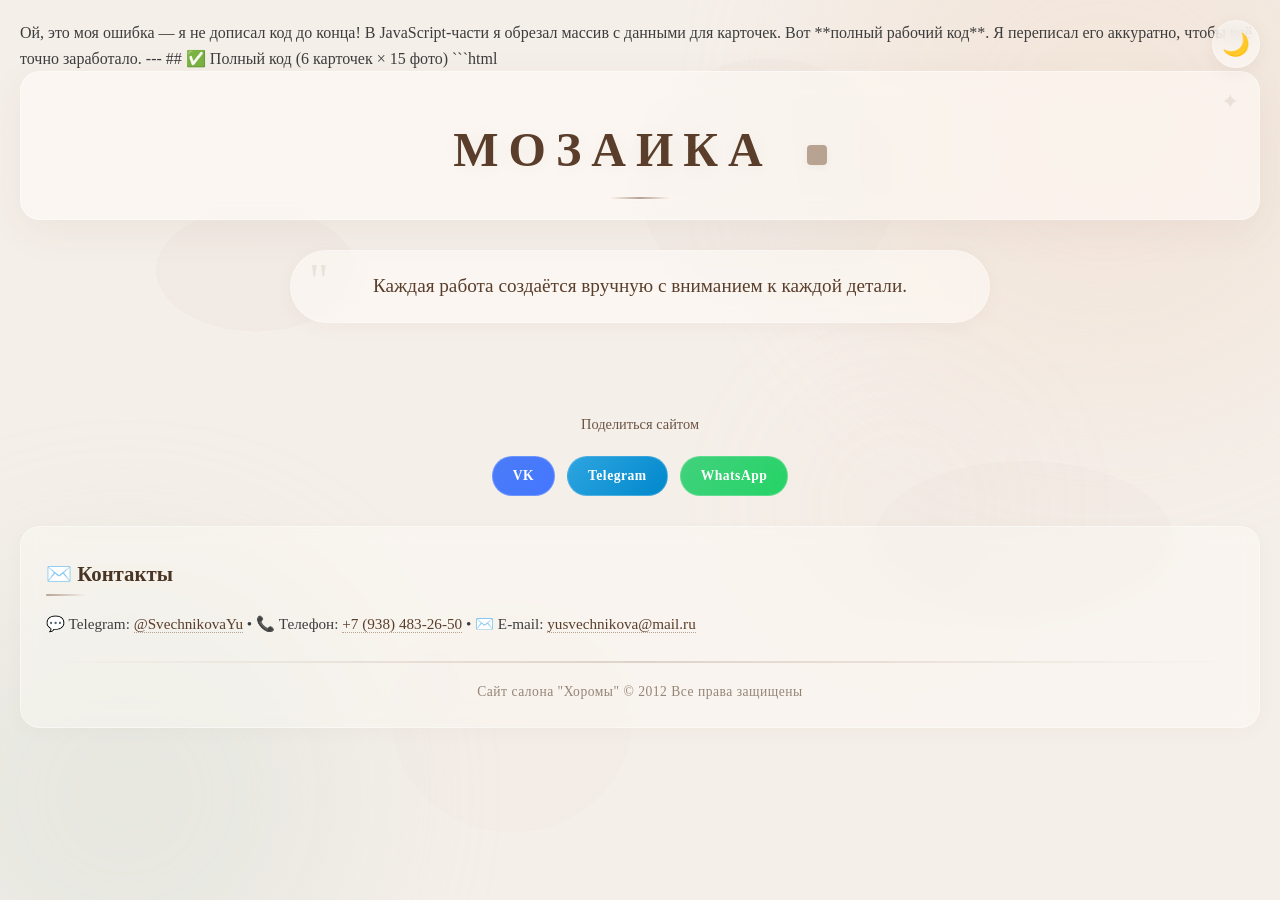
==== commit 06995046: "Update index.html" ====
--- a/index.html
+++ b/index.html
@@ -1,3 +1,10 @@
+Ой, это моя ошибка — я не дописал код до конца! В JavaScript-части я обрезал массив с данными для карточек. Вот **полный рабочий код**. Я переписал его аккуратно, чтобы всё точно заработало.
+
+---
+
+## ✅ Полный код (6 карточек × 15 фото)
+
+```html
 <!DOCTYPE html>
 <html lang="ru">
 <head>
@@ -879,11 +886,11 @@
     </footer>
 
     <!-- ========================================
-    СКРИПТЫ
+    СКРИПТЫ (ПОЛНАЯ ВЕРСИЯ)
     ======================================== -->
     <script>
         // ========================================
-        // ДАННЫЕ: 6 КАРТОЧЕК × 15 ФОТО
+        // 1. ДАННЫЕ: 6 КАРТОЧЕК × 15 ФОТО
         // ========================================
         const works = [{
             title: 'Керамическая мозаика',
@@ -927,4 +934,4 @@
             ]
         }, {
             title: 'Натуральный камень',
-            cover: 'https://github.com/progdayron/Mosaic_horomi-23/blob/main/images/photo/
+            cover: 'https://github.com/progdayron/Mosaic_horomi-23/blob/main/images/
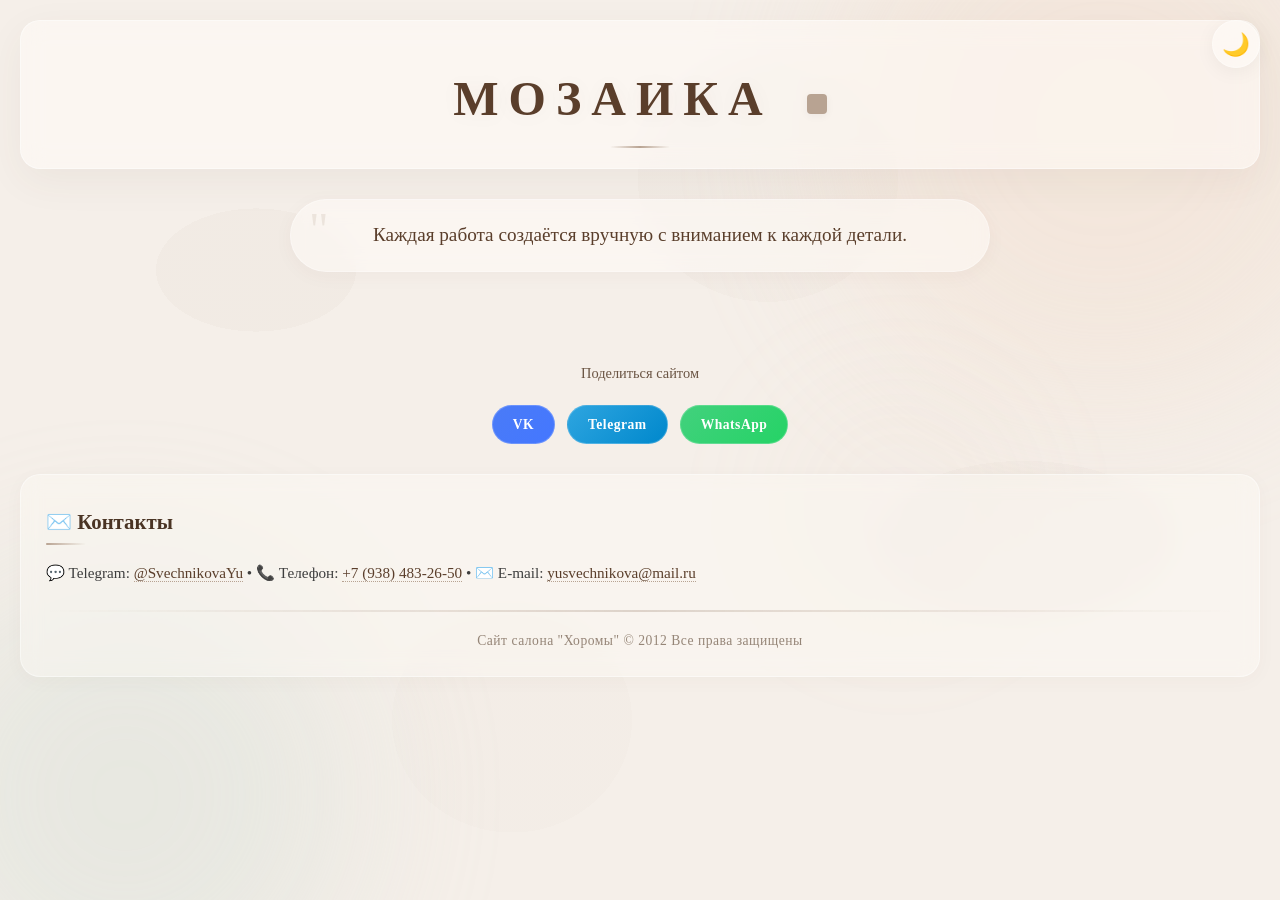
==== commit 025a8e74: "Update index.html" ====
--- a/index.html
+++ b/index.html
@@ -1,10 +1,3 @@
-Ой, это моя ошибка — я не дописал код до конца! В JavaScript-части я обрезал массив с данными для карточек. Вот **полный рабочий код**. Я переписал его аккуратно, чтобы всё точно заработало.
-
----
-
-## ✅ Полный код (6 карточек × 15 фото)
-
-```html
 <!DOCTYPE html>
 <html lang="ru">
 <head>
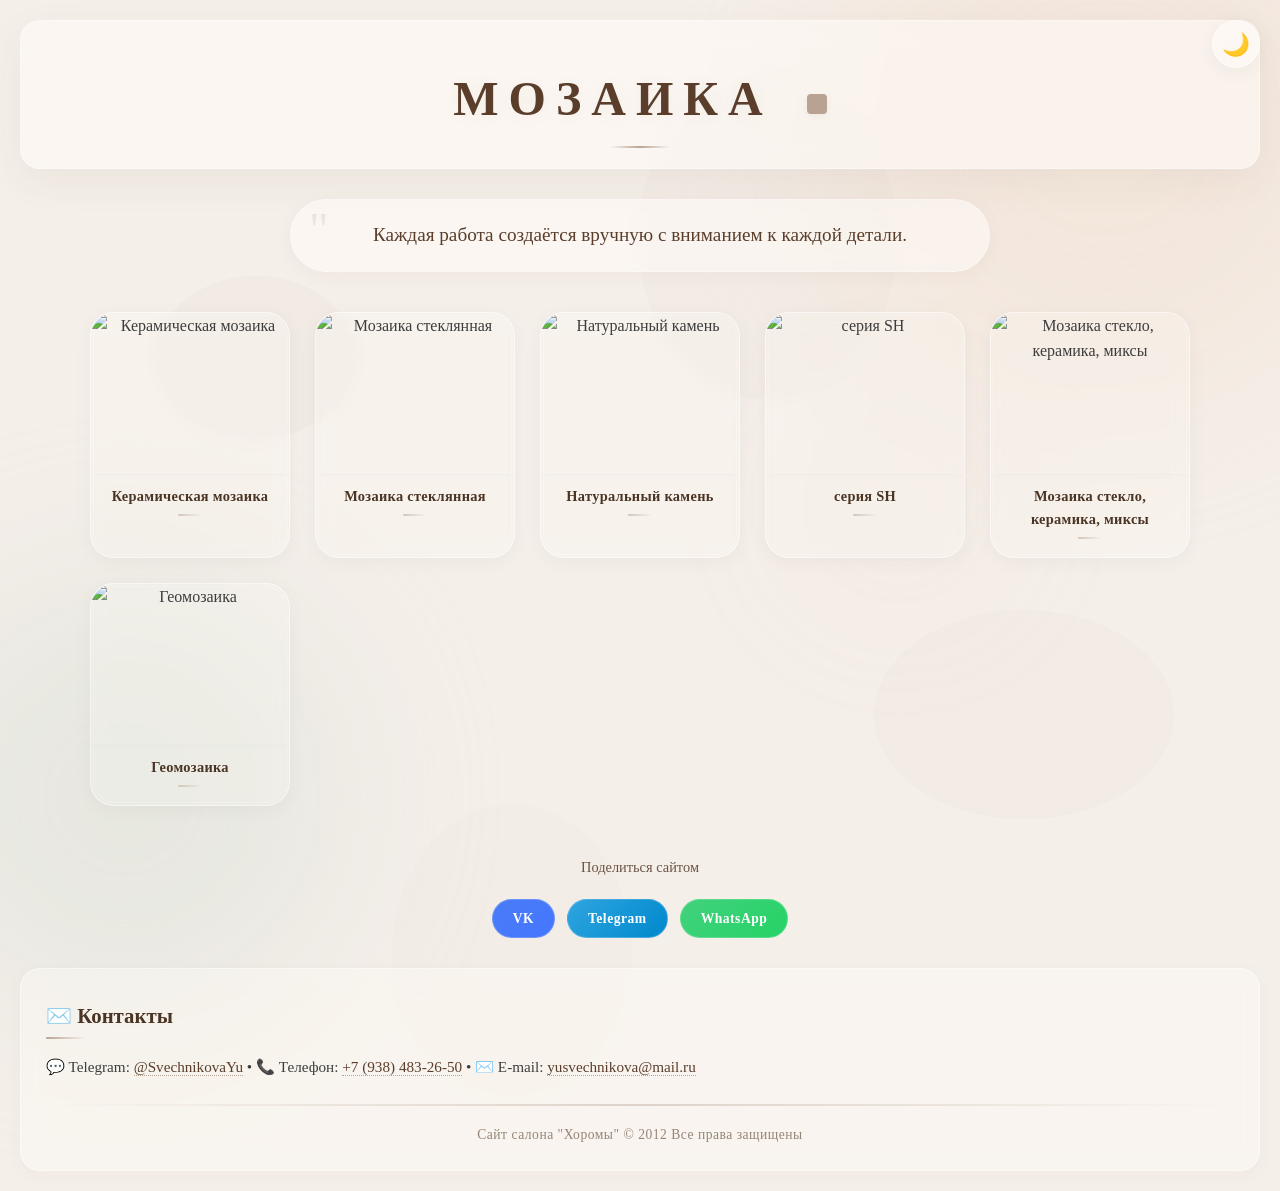
==== commit 1fd2a60b: "Update index.html" ====
--- a/index.html
+++ b/index.html
@@ -43,9 +43,8 @@
         body.dark-theme header,
         body.dark-theme .about,
         body.dark-theme .card,
-        body.dark-theme footer,
-        body.dark-theme .modal-content {
-            background: rgba(30, 25, 22, 0.85);
+        body.dark-theme footer {
+            background: rgba(30, 25, 22, 0.7);
             border-color: rgba(255, 255, 255, 0.08);
         }
 
@@ -55,22 +54,36 @@
         body.dark-theme footer h3,
         body.dark-theme footer p,
         body.dark-theme footer a,
-        body.dark-theme .footer-copyright,
-        body.dark-theme .modal-title,
-        body.dark-theme .modal-close {
+        body.dark-theme .footer-copyright {
             color: #e8ddd0;
         }
 
-        body.dark-theme .modal-close:hover {
+        body.dark-theme footer a {
+            border-bottom-color: rgba(255, 255, 255, 0.2);
+        }
+
+        body.dark-theme footer a:hover {
             color: #ffffff;
-        }
-
-        body.dark-theme .modal-thumb {
+            border-bottom-color: #ffffff;
+        }
+
+        body.dark-theme .card span::after {
+            background: linear-gradient(90deg, #6b5544, transparent);
+        }
+
+        body.dark-theme .footer-copyright {
+            border-top-color: rgba(255, 255, 255, 0.08);
+        }
+
+        body.dark-theme .theme-toggle {
+            background: rgba(30, 25, 22, 0.7);
             border-color: rgba(255, 255, 255, 0.1);
         }
 
-        body.dark-theme .modal-thumb:hover {
-            border-color: rgba(255, 255, 255, 0.4);
+        body.dark-theme .to-top {
+            background: rgba(30, 25, 22, 0.7);
+            border-color: rgba(255, 255, 255, 0.1);
+            color: #e8ddd0;
         }
 
         /* ========================================
@@ -488,144 +501,6 @@
         }
 
         /* ========================================
-           МОДАЛЬНОЕ ОКНО (ДЕТАЛЬНЫЙ ПРОСМОТР)
-           ======================================== */
-        .modal-overlay {
-            display: none;
-            position: fixed;
-            top: 0;
-            left: 0;
-            right: 0;
-            bottom: 0;
-            background: rgba(0, 0, 0, 0.6);
-            backdrop-filter: blur(12px);
-            z-index: 1000;
-            justify-content: center;
-            align-items: center;
-            padding: 20px;
-            animation: fadeIn 0.3s ease;
-        }
-
-        .modal-overlay.active {
-            display: flex;
-        }
-
-        @keyframes fadeIn {
-            from {
-                opacity: 0;
-                transform: scale(0.95);
-            }
-            to {
-                opacity: 1;
-                transform: scale(1);
-            }
-        }
-
-        .modal-content {
-            background: rgba(255, 252, 248, 0.85);
-            backdrop-filter: blur(20px);
-            border-radius: 28px;
-            max-width: 700px;
-            width: 100%;
-            max-height: 90vh;
-            overflow-y: auto;
-            padding: 30px;
-            position: relative;
-            border: 1px solid rgba(255, 255, 255, 0.3);
-            box-shadow: 0 30px 80px rgba(0, 0, 0, 0.15);
-        }
-
-        .modal-close {
-            position: absolute;
-            top: 16px;
-            right: 20px;
-            font-size: 2em;
-            background: none;
-            border: none;
-            color: #4a3424;
-            cursor: pointer;
-            transition: all 0.3s ease;
-            z-index: 10;
-            line-height: 1;
-        }
-
-        .modal-close:hover {
-            transform: rotate(90deg);
-            color: #2d1e14;
-        }
-
-        .modal-title {
-            font-size: 1.8em;
-            color: #4a3424;
-            margin-bottom: 20px;
-            padding-right: 40px;
-            letter-spacing: 1px;
-        }
-
-        .modal-gallery {
-            display: grid;
-            grid-template-columns: repeat(auto-fit, minmax(150px, 1fr));
-            gap: 16px;
-        }
-
-        .modal-thumb {
-            width: 100%;
-            height: 180px;
-            object-fit: cover;
-            border-radius: 16px;
-            cursor: zoom-in;
-            border: 2px solid rgba(255, 255, 255, 0.3);
-            transition: all 0.3s ease;
-            box-shadow: 0 4px 12px rgba(0, 0, 0, 0.04);
-        }
-
-        .modal-thumb:hover {
-            transform: scale(1.03);
-            border-color: rgba(255, 255, 255, 0.7);
-            box-shadow: 0 8px 24px rgba(0, 0, 0, 0.08);
-        }
-
-        /* Увеличенная картинка внутри модалки */
-        .modal-thumb.enlarged {
-            position: fixed;
-            top: 50%;
-            left: 50%;
-            transform: translate(-50%, -50%) scale(1);
-            max-width: 90vw;
-            max-height: 90vh;
-            width: auto;
-            height: auto;
-            object-fit: contain;
-            z-index: 2000;
-            border-radius: 20px;
-            border: 2px solid rgba(255, 255, 255, 0.3);
-            box-shadow: 0 40px 100px rgba(0, 0, 0, 0.4);
-            cursor: zoom-out;
-        }
-
-        .modal-thumb.enlarged + .modal-enlarged-overlay {
-            display: block;
-        }
-
-        .modal-enlarged-overlay {
-            display: none;
-            position: fixed;
-            top: 0;
-            left: 0;
-            right: 0;
-            bottom: 0;
-            background: rgba(0, 0, 0, 0.6);
-            backdrop-filter: blur(8px);
-            z-index: 1999;
-            cursor: zoom-out;
-        }
-
-        /* Скрываем скролл, когда модалка открыта */
-        body.modal-open {
-            overflow: hidden;
-        }
-
-        /* ========================================
            КНОПКИ "ПОДЕЛИТЬСЯ"
            ======================================== */
         .share-buttons {
@@ -797,23 +672,6 @@
                 font-size: 0.75em;
                 padding: 6px 14px;
             }
-
-            .modal-content {
-                padding: 20px;
-            }
-
-            .modal-title {
-                font-size: 1.4em;
-            }
-
-            .modal-gallery {
-                grid-template-columns: repeat(auto-fit, minmax(120px, 1fr));
-                gap: 12px;
-            }
-
-            .modal-thumb {
-                height: 140px;
-            }
         }
     </style>
 </head>
@@ -844,16 +702,9 @@
     </section>
 
     <!-- ===== ГАЛЕРЕЯ ===== -->
-    <section class="gallery" id="gallery"></section>
-
-    <!-- ===== МОДАЛЬНОЕ ОКНО ===== -->
-    <div class="modal-overlay" id="modal">
-        <div class="modal-content">
-            <button class="modal-close" id="modalClose">✕</button>
-            <h2 class="modal-title" id="modalTitle">Название работы</h2>
-            <div class="modal-gallery" id="modalGallery"></div>
-        </div>
-    </div>
+    <section class="gallery" id="gallery">
+        <!-- Карточки будут вставлены через JS -->
+    </section>
 
     <!-- ===== КНОПКИ "ПОДЕЛИТЬСЯ" ===== -->
     <div style="text-align: center; margin: 0 auto 30px;">
@@ -879,52 +730,71 @@
     </footer>
 
     <!-- ========================================
-    СКРИПТЫ (ПОЛНАЯ ВЕРСИЯ)
+    СКРИПТЫ
     ======================================== -->
     <script>
         // ========================================
-        // 1. ДАННЫЕ: 6 КАРТОЧЕК × 15 ФОТО
-        // ========================================
-        const works = [{
-            title: 'Керамическая мозаика',
-            cover: 'https://github.com/progdayron/Mosaic_horomi-23/blob/main/images/photo/photo1.jpg?raw=true',
-            photos: [
-                'https://github.com/progdayron/Mosaic_horomi-23/blob/main/images/photo/photo1.jpg?raw=true',
-                'https://github.com/progdayron/Mosaic_horomi-23/blob/main/images/photo/photo2.jpg?raw=true',
-                'https://github.com/progdayron/Mosaic_horomi-23/blob/main/images/photo/photo3.jpg?raw=true',
-                'https://github.com/progdayron/Mosaic_horomi-23/blob/main/images/photo/photo4.jpg?raw=true',
-                'https://github.com/progdayron/Mosaic_horomi-23/blob/main/images/photo/photo5.jpg?raw=true',
-                'https://github.com/progdayron/Mosaic_horomi-23/blob/main/images/photo/photo6.png?raw=true',
-                'https://github.com/progdayron/Mosaic_horomi-23/blob/main/images/photo/photo1.jpg?raw=true',
-                'https://github.com/progdayron/Mosaic_horomi-23/blob/main/images/photo/photo2.jpg?raw=true',
-                'https://github.com/progdayron/Mosaic_horomi-23/blob/main/images/photo/photo3.jpg?raw=true',
-                'https://github.com/progdayron/Mosaic_horomi-23/blob/main/images/photo/photo4.jpg?raw=true',
-                'https://github.com/progdayron/Mosaic_horomi-23/blob/main/images/photo/photo5.jpg?raw=true',
-                'https://github.com/progdayron/Mosaic_horomi-23/blob/main/images/photo/photo6.png?raw=true',
-                'https://github.com/progdayron/Mosaic_horomi-23/blob/main/images/photo/photo1.jpg?raw=true',
-                'https://github.com/progdayron/Mosaic_horomi-23/blob/main/images/photo/photo2.jpg?raw=true',
-                'https://github.com/progdayron/Mosaic_horomi-23/blob/main/images/photo/photo3.jpg?raw=true'
-            ]
-        }, {
-            title: 'Мозаика стеклянная',
-            cover: 'https://github.com/progdayron/Mosaic_horomi-23/blob/main/images/photo/photo2.jpg?raw=true',
-            photos: [
-                'https://github.com/progdayron/Mosaic_horomi-23/blob/main/images/photo/photo2.jpg?raw=true',
-                'https://github.com/progdayron/Mosaic_horomi-23/blob/main/images/photo/photo3.jpg?raw=true',
-                'https://github.com/progdayron/Mosaic_horomi-23/blob/main/images/photo/photo4.jpg?raw=true',
-                'https://github.com/progdayron/Mosaic_horomi-23/blob/main/images/photo/photo5.jpg?raw=true',
-                'https://github.com/progdayron/Mosaic_horomi-23/blob/main/images/photo/photo6.png?raw=true',
-                'https://github.com/progdayron/Mosaic_horomi-23/blob/main/images/photo/photo1.jpg?raw=true',
-                'https://github.com/progdayron/Mosaic_horomi-23/blob/main/images/photo/photo2.jpg?raw=true',
-                'https://github.com/progdayron/Mosaic_horomi-23/blob/main/images/photo/photo3.jpg?raw=true',
-                'https://github.com/progdayron/Mosaic_horomi-23/blob/main/images/photo/photo4.jpg?raw=true',
-                'https://github.com/progdayron/Mosaic_horomi-23/blob/main/images/photo/photo5.jpg?raw=true',
-                'https://github.com/progdayron/Mosaic_horomi-23/blob/main/images/photo/photo6.png?raw=true',
-                'https://github.com/progdayron/Mosaic_horomi-23/blob/main/images/photo/photo1.jpg?raw=true',
-                'https://github.com/progdayron/Mosaic_horomi-23/blob/main/images/photo/photo2.jpg?raw=true',
-                'https://github.com/progdayron/Mosaic_horomi-23/blob/main/images/photo/photo3.jpg?raw=true',
-                'https://github.com/progdayron/Mosaic_horomi-23/blob/main/images/photo/photo4.jpg?raw=true'
-            ]
-        }, {
-            title: 'Натуральный камень',
-            cover: 'https://github.com/progdayron/Mosaic_horomi-23/blob/main/images/
+        // 1. ДАННЫЕ ДЛЯ КАРТОЧЕК (6 штук)
+        // ========================================
+        const works = [
+            { img: 'https://github.com/progdayron/Mosaic_horomi-23/blob/main/images/photo/photo1.jpg?raw=true', title: 'Керамическая мозаика' },
+            { img: 'https://github.com/progdayron/Mosaic_horomi-23/blob/main/images/photo/photo2.jpg?raw=true', title: 'Мозаика стеклянная' },
+            { img: 'https://github.com/progdayron/Mosaic_horomi-23/blob/main/images/photo/photo3.jpg?raw=true', title: 'Натуральный камень' },
+            { img: 'https://github.com/progdayron/Mosaic_horomi-23/blob/main/images/photo/photo4.jpg?raw=true', title: 'серия SH' },
+            { img: 'https://github.com/progdayron/Mosaic_horomi-23/blob/main/images/photo/photo5.jpg?raw=true', title: 'Мозаика стекло, керамика, миксы' },
+            { img: 'https://github.com/progdayron/Mosaic_horomi-23/blob/main/images/photo/photo6.png?raw=true', title: 'Геомозаика' }
+        ];
+
+        // ========================================
+        // 2. СОЗДАНИЕ КАРТОЧЕК
+        // ========================================
+        const gallery = document.getElementById('gallery');
+
+        works.forEach((work, index) => {
+            const card = document.createElement('div');
+            card.className = 'card';
+            card.style.animationDelay = (0.1 + index * 0.1) + 's';
+
+            card.innerHTML = `
+                        <img src="${work.img}" alt="${work.title}" loading="lazy">
+                        <span>${work.title}</span>
+                    `;
+
+            gallery.appendChild(card);
+        });
+
+        // ========================================
+        // 3. ТЁМНАЯ ТЕМА
+        // ========================================
+        const themeToggle = document.getElementById('themeToggle');
+        themeToggle.addEventListener('click', () => {
+            document.body.classList.toggle('dark-theme');
+            themeToggle.textContent = document.body.classList.contains('dark-theme') ? '☀️' : '🌙';
+        });
+
+        // ========================================
+        // 4. КНОПКА "НАВЕРХ"
+        // ========================================
+        const toTopBtn = document.getElementById('toTopBtn');
+        window.addEventListener('scroll', () => {
+            toTopBtn.classList.toggle('visible', window.scrollY > 300);
+        });
+        toTopBtn.addEventListener('click', () => {
+            window.scrollTo({ top: 0, behavior: 'smooth' });
+        });
+
+        // ========================================
+        // 5. ПАРАЛЛАКС ПЯТЕН
+        // ========================================
+        document.addEventListener('scroll', () => {
+            const scrolled = window.scrollY;
+            const blob1 = document.getElementById('blob1');
+            const blob2 = document.getElementById('blob2');
+            const blob3 = document.getElementById('blob3');
+            if (blob1) blob1.style.transform = `translateY(${scrolled * 0.03}px)`;
+            if (blob2) blob2.style.transform = `translateY(${-scrolled * 0.04}px)`;
+            if (blob3) blob3.style.transform = `translateY(${scrolled * 0.02}px)`;
+        });
+    </script>
+</body>
+</html>
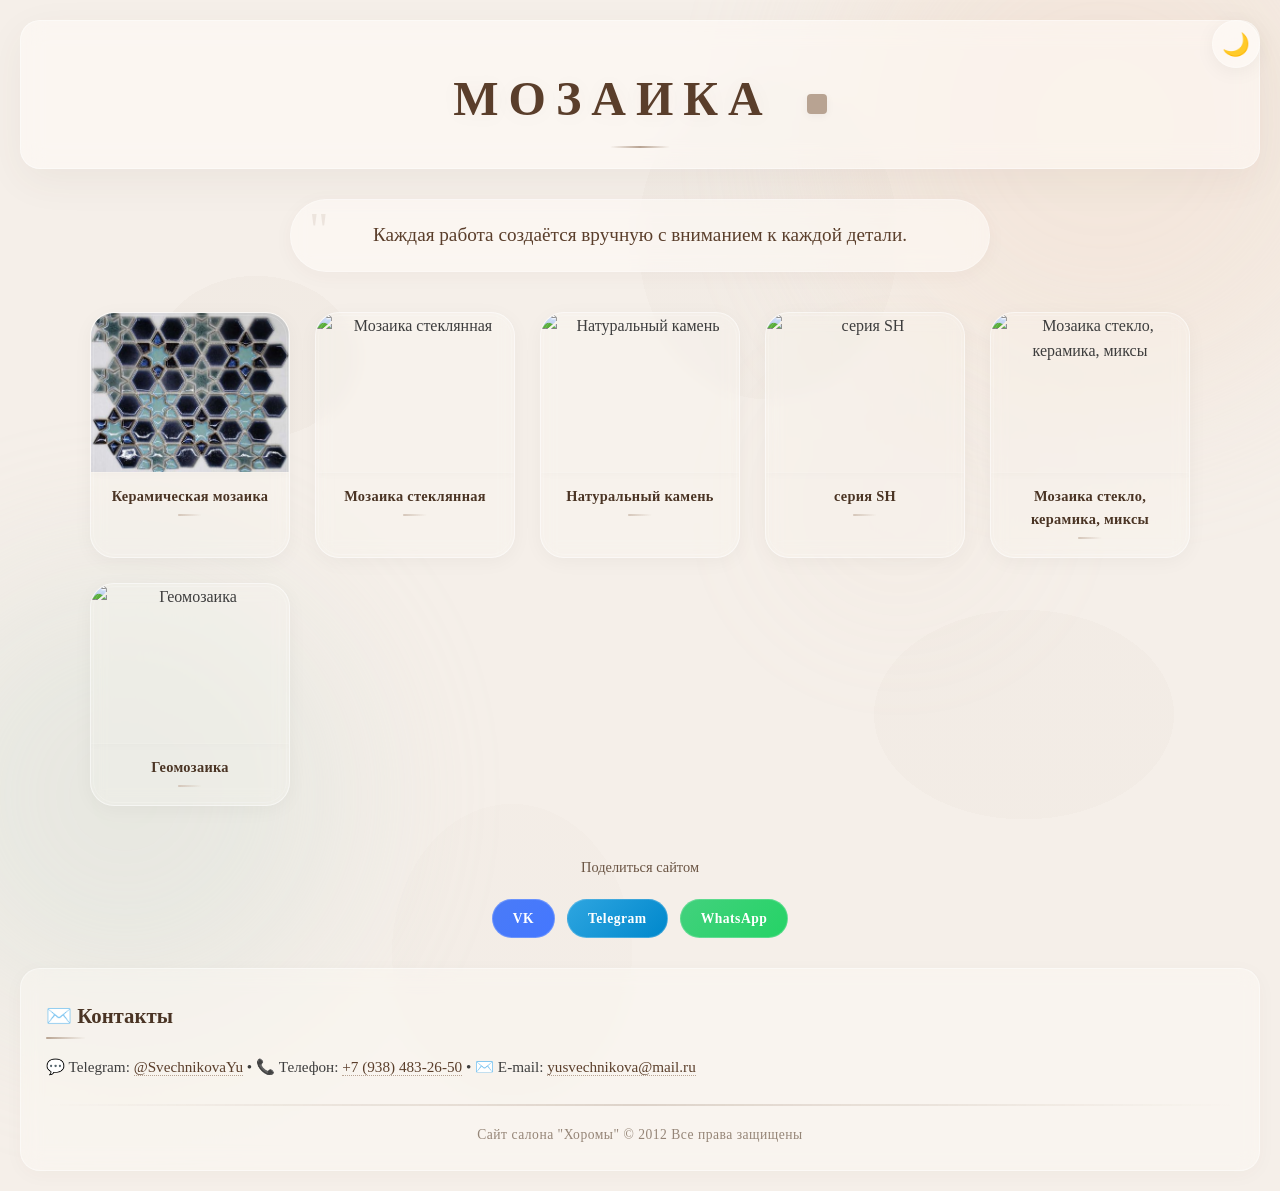
==== commit 524b9c40: "Add files via upload" ====
--- a/index.html
+++ b/index.html
@@ -4,6 +4,7 @@
     <meta charset="UTF-8">
     <meta name="viewport" content="width=device-width, initial-scale=1.0">
     <title>Мозаика — Натуральный камень</title>
+    <meta name="description" content="Салон «Хоромы» — мозаика ручной работы: керамика, стекло, натуральный камень, миксы и геомозаика. Каждая работа создаётся вручную с вниманием к каждой детали.">
     <style>
         /* ========================================
            БАЗОВЫЕ СТИЛИ
@@ -503,6 +504,22 @@
         /* ========================================
            КНОПКИ "ПОДЕЛИТЬСЯ"
            ======================================== */
+        .share-section {
+            text-align: center;
+            margin: 0 auto 30px;
+        }
+
+        .share-section p {
+            color: #6b5544;
+            margin-bottom: 10px;
+            font-size: 0.9em;
+            transition: color 0.5s ease;
+        }
+
+        body.dark-theme .share-section p {
+            color: #b8a392;
+        }
+
         .share-buttons {
             display: flex;
             gap: 12px;
@@ -542,6 +559,232 @@
         }
 
         /* ========================================
+           ЛАЙТБОКС (просмотр фото карточки)
+           ======================================== */
+        .lightbox-overlay {
+            position: fixed;
+            inset: 0;
+            background: rgba(20, 15, 12, 0.85);
+            backdrop-filter: blur(6px);
+            z-index: 2000;
+            display: flex;
+            align-items: center;
+            justify-content: center;
+            opacity: 0;
+            visibility: hidden;
+            transition: opacity 0.3s ease, visibility 0.3s ease;
+            padding: 20px;
+        }
+
+        .lightbox-overlay.open {
+            opacity: 1;
+            visibility: visible;
+        }
+
+        .lightbox-content {
+            position: relative;
+            max-width: 900px;
+            width: 100%;
+            max-height: 85vh;
+            overflow-y: auto;
+            background: rgba(245, 239, 233, 0.97);
+            border-radius: 20px;
+            padding: 24px;
+            box-shadow: 0 20px 60px rgba(0, 0, 0, 0.3);
+            transform: scale(0.92);
+            transition: transform 0.3s ease;
+        }
+
+        .lightbox-overlay.open .lightbox-content {
+            transform: scale(1);
+        }
+
+        body.dark-theme .lightbox-content {
+            background: rgba(26, 21, 18, 0.97);
+        }
+
+        .lightbox-title {
+            text-align: center;
+            font-size: 1.3em;
+            color: #5a3e2b;
+            margin-bottom: 18px;
+            transition: color 0.5s ease;
+        }
+
+        body.dark-theme .lightbox-title {
+            color: #e8ddd0;
+        }
+
+        /* ---- Сетка фото ---- */
+        .lightbox-grid {
+            display: grid;
+            grid-template-columns: repeat(auto-fill, minmax(120px, 1fr));
+            gap: 16px;
+        }
+
+        .lightbox-grid-item {
+            cursor: pointer;
+            text-align: center;
+        }
+
+        .lightbox-grid-item img {
+            width: 100%;
+            aspect-ratio: 1;
+            object-fit: cover;
+            border-radius: 12px;
+            border: 1.5px solid rgba(255, 255, 255, 0.5);
+            box-shadow: 0 3px 12px rgba(0, 0, 0, 0.06);
+            transition: transform 0.25s ease, box-shadow 0.25s ease;
+            display: block;
+        }
+
+        .lightbox-grid-item:hover img {
+            transform: translateY(-3px) scale(1.03);
+            box-shadow: 0 10px 24px rgba(0, 0, 0, 0.12);
+        }
+
+        .lightbox-grid-item span {
+            display: block;
+            margin-top: 6px;
+            font-size: 0.78em;
+            color: #4a3424;
+            line-height: 1.3;
+            transition: color 0.5s ease;
+        }
+
+        body.dark-theme .lightbox-grid-item span {
+            color: #e8ddd0;
+        }
+
+        /* ---- Увеличенный просмотр ---- */
+        .lightbox-single {
+            display: none;
+        }
+
+        .lightbox-single.active {
+            display: block;
+        }
+
+        .lightbox-back {
+            border: none;
+            background: none;
+            color: #5a3e2b;
+            font-size: 0.9em;
+            cursor: pointer;
+            margin-bottom: 12px;
+            padding: 4px 0;
+            transition: color 0.2s ease;
+        }
+
+        .lightbox-back:hover {
+            color: #2d1e14;
+        }
+
+        body.dark-theme .lightbox-back {
+            color: #e8ddd0;
+        }
+
+        .lightbox-image-wrap {
+            position: relative;
+            display: flex;
+            align-items: center;
+            justify-content: center;
+            background: rgba(0, 0, 0, 0.03);
+            border-radius: 14px;
+            overflow: hidden;
+            min-height: 260px;
+        }
+
+        .lightbox-image-wrap img {
+            max-width: 100%;
+            max-height: 60vh;
+            display: block;
+            object-fit: contain;
+            image-rendering: -webkit-optimize-contrast;
+        }
+
+        .lightbox-nav {
+            position: absolute;
+            top: 50%;
+            transform: translateY(-50%);
+            width: 42px;
+            height: 42px;
+            border-radius: 50%;
+            border: none;
+            background: rgba(255, 255, 255, 0.85);
+            font-size: 1.3em;
+            cursor: pointer;
+            display: flex;
+            align-items: center;
+            justify-content: center;
+            color: #4a3424;
+            box-shadow: 0 4px 16px rgba(0, 0, 0, 0.15);
+            transition: all 0.2s ease;
+        }
+
+        .lightbox-nav:hover {
+            background: #fff;
+            transform: translateY(-50%) scale(1.08);
+        }
+
+        .lightbox-prev {
+            left: 10px;
+        }
+
+        .lightbox-next {
+            right: 10px;
+        }
+
+        .lightbox-close {
+            position: absolute;
+            top: -16px;
+            right: -16px;
+            width: 38px;
+            height: 38px;
+            border-radius: 50%;
+            border: 1px solid rgba(255, 255, 255, 0.5);
+            background: #5a3e2b;
+            color: #fff;
+            font-size: 1.1em;
+            cursor: pointer;
+            display: flex;
+            align-items: center;
+            justify-content: center;
+            box-shadow: 0 4px 16px rgba(0, 0, 0, 0.2);
+            transition: transform 0.2s ease;
+        }
+
+        .lightbox-close:hover {
+            transform: scale(1.1);
+        }
+
+        .lightbox-counter {
+            text-align: center;
+            margin-top: 12px;
+            font-size: 0.85em;
+            color: #6b5544;
+            letter-spacing: 0.5px;
+        }
+
+        body.dark-theme .lightbox-counter {
+            color: #b8a392;
+        }
+
+        @media (max-width: 600px) {
+            .lightbox-content {
+                padding: 14px;
+            }
+            .lightbox-nav {
+                width: 36px;
+                height: 36px;
+                font-size: 1.1em;
+            }
+            .lightbox-image-wrap {
+                min-height: 180px;
+            }
+        }
+
+        /* ========================================
            ПОДВАЛ
            ======================================== */
         footer {
@@ -704,15 +947,45 @@
     <!-- ===== ГАЛЕРЕЯ ===== -->
     <section class="gallery" id="gallery">
         <!-- Карточки будут вставлены через JS -->
+        <noscript>
+            <div class="card"><img src="https://github.com/progdayron/Mosaic_horomi-23/blob/main/images/photo/photo1.jpg?raw=true" alt="Керамическая мозаика" loading="lazy"><span>Керамическая мозаика</span></div>
+            <div class="card"><img src="https://github.com/progdayron/Mosaic_horomi-23/blob/main/images/photo/photo2.jpg?raw=true" alt="Мозаика стеклянная" loading="lazy"><span>Мозаика стеклянная</span></div>
+            <div class="card"><img src="https://github.com/progdayron/Mosaic_horomi-23/blob/main/images/photo/photo3.jpg?raw=true" alt="Натуральный камень" loading="lazy"><span>Натуральный камень</span></div>
+            <div class="card"><img src="https://github.com/progdayron/Mosaic_horomi-23/blob/main/images/photo/photo4.jpg?raw=true" alt="серия SH" loading="lazy"><span>серия SH</span></div>
+            <div class="card"><img src="https://github.com/progdayron/Mosaic_horomi-23/blob/main/images/photo/photo5.jpg?raw=true" alt="Мозаика стекло, керамика, миксы" loading="lazy"><span>Мозаика стекло, керамика, миксы</span></div>
+            <div class="card"><img src="https://github.com/progdayron/Mosaic_horomi-23/blob/main/images/photo/photo6.png?raw=true" alt="Геомозаика" loading="lazy"><span>Геомозаика</span></div>
+        </noscript>
     </section>
 
     <!-- ===== КНОПКИ "ПОДЕЛИТЬСЯ" ===== -->
-    <div style="text-align: center; margin: 0 auto 30px;">
-        <p style="color: #6b5544; margin-bottom: 10px; font-size: 0.9em;">Поделиться сайтом</p>
+    <div class="share-section">
+        <p>Поделиться сайтом</p>
         <div class="share-buttons">
             <a href="https://vk.com/share.php?url=https://horomi-23.github.io/Mosaic_horomi-23/" target="_blank" class="share-btn vk">VK</a>
             <a href="https://t.me/share/url?url=https://horomi-23.github.io/Mosaic_horomi-23/" target="_blank" class="share-btn telegram">Telegram</a>
             <a href="https://wa.me/?text=https://horomi-23.github.io/Mosaic_horomi-23/" target="_blank" class="share-btn whatsapp">WhatsApp</a>
+        </div>
+    </div>
+
+    <!-- ===== ЛАЙТБОКС ===== -->
+    <div class="lightbox-overlay" id="lightbox">
+        <div class="lightbox-content">
+            <button class="lightbox-close" id="lightboxClose" aria-label="Закрыть">✕</button>
+            <h3 class="lightbox-title" id="lightboxTitle"></h3>
+
+            <!-- Сетка всех фото категории -->
+            <div class="lightbox-grid" id="lightboxGrid"></div>
+
+            <!-- Увеличенный просмотр одного фото -->
+            <div class="lightbox-single" id="lightboxSingle">
+                <button class="lightbox-back" id="lightboxBack">‹ К списку</button>
+                <div class="lightbox-image-wrap">
+                    <button class="lightbox-nav lightbox-prev" id="lightboxPrev" aria-label="Предыдущее фото">‹</button>
+                    <img id="lightboxImage" src="" alt="">
+                    <button class="lightbox-nav lightbox-next" id="lightboxNext" aria-label="Следующее фото">›</button>
+                </div>
+                <p class="lightbox-counter" id="lightboxCounter"></p>
+            </div>
         </div>
     </div>
 
@@ -734,19 +1007,75 @@
     ======================================== -->
     <script>
         // ========================================
-        // 1. ДАННЫЕ ДЛЯ КАРТОЧЕК (6 штук)
+        // 1. ФОТО КЕРАМИЧЕСКОЙ МОЗАИКИ (доп. фото для лайтбокса)
+        // ========================================
+        const ceramicPhotos = [
+            { id: "10-066", name: "Вайт хекс комбо", src: "[data-uri]" },
+            { id: "10-067", name: "Блэк хекс комбо", src: "[data-uri]" },
+            { id: "10-068", name: "Вайт хекс фул", src: "[data-uri]" },
+            { id: "10-069", name: "Блэк хекс фул", src: "[data-uri]" },
+            { id: "10-110", name: "Арабеск каррара", src: "[data-uri]" },
+            { id: "10-111", name: "Арабеск глосси белый", src: "[data-uri]" },
+            { id: "10-112", name: "Арабеск мат белый", src: "[data-uri]" },
+            { id: "10-113", name: "Арабеск браун", src: "[data-uri]" },
+            { id: "10-114", name: "Арабеск плэт белый", src: "[data-uri]" },
+            { id: "10-115", name: "Арабеск плэт беж", src: "[data-uri]" },
+            { id: "10-116", name: "Арабеск лайт грей", src: "[data-uri]" },
+            { id: "10-117", name: "Арабеск плэт грей", src: "[data-uri]" },
+            { id: "10-118", name: "Арабеск бевел белый", src: "[data-uri]" },
+            { id: "10-119", name: "Арабеск бевел беж", src: "[data-uri]" },
+            { id: "10-120", name: "Арабеск бевел лайт", src: "[data-uri]" },
+            { id: "10-122", name: "Хекс микс грей", src: "[data-uri]" },
+            { id: "10-123", name: "Хекс каррара 51", src: "[data-uri]" },
+            { id: "10-124", name: "Хекс каррара 95", src: "[data-uri]" },
+            { id: "10-125", name: "Хекс декор каррара 95", src: "[data-uri]" },
+            { id: "10-126", name: "Хекс калакатта 200", src: "[data-uri]" },
+            { id: "10-127", name: "Порц каррара", src: "[data-uri]" },
+            { id: "10-128", name: "Порц Самарканд", src: "[data-uri]" },
+            { id: "10-130", name: "Флоу беж", src: "[data-uri]" },
+            { id: "10-131", name: "Флоу блэк", src: "[data-uri]" },
+            { id: "10-132", name: "Флоу грей", src: "[data-uri]" }
+        ];
+
+        // ========================================
+        // 2. ДАННЫЕ ДЛЯ КАРТОЧЕК (6 штук)
+        // У каждой категории — своя обложка + массив фото для лайтбокса
         // ========================================
         const works = [
-            { img: 'https://github.com/progdayron/Mosaic_horomi-23/blob/main/images/photo/photo1.jpg?raw=true', title: 'Керамическая мозаика' },
-            { img: 'https://github.com/progdayron/Mosaic_horomi-23/blob/main/images/photo/photo2.jpg?raw=true', title: 'Мозаика стеклянная' },
-            { img: 'https://github.com/progdayron/Mosaic_horomi-23/blob/main/images/photo/photo3.jpg?raw=true', title: 'Натуральный камень' },
-            { img: 'https://github.com/progdayron/Mosaic_horomi-23/blob/main/images/photo/photo4.jpg?raw=true', title: 'серия SH' },
-            { img: 'https://github.com/progdayron/Mosaic_horomi-23/blob/main/images/photo/photo5.jpg?raw=true', title: 'Мозаика стекло, керамика, миксы' },
-            { img: 'https://github.com/progdayron/Mosaic_horomi-23/blob/main/images/photo/photo6.png?raw=true', title: 'Геомозаика' }
+            {
+                cover: "[data-uri]",
+                title: 'Керамическая мозаика',
+                photos: ceramicPhotos
+            },
+            {
+                cover: 'https://github.com/progdayron/Mosaic_horomi-23/blob/main/images/photo/photo2.jpg?raw=true',
+                title: 'Мозаика стеклянная',
+                photos: [{ id: null, name: 'Мозаика стеклянная', src: 'https://github.com/progdayron/Mosaic_horomi-23/blob/main/images/photo/photo2.jpg?raw=true' }]
+            },
+            {
+                cover: 'https://github.com/progdayron/Mosaic_horomi-23/blob/main/images/photo/photo3.jpg?raw=true',
+                title: 'Натуральный камень',
+                photos: [{ id: null, name: 'Натуральный камень', src: 'https://github.com/progdayron/Mosaic_horomi-23/blob/main/images/photo/photo3.jpg?raw=true' }]
+            },
+            {
+                cover: 'https://github.com/progdayron/Mosaic_horomi-23/blob/main/images/photo/photo4.jpg?raw=true',
+                title: 'серия SH',
+                photos: [{ id: null, name: 'серия SH', src: 'https://github.com/progdayron/Mosaic_horomi-23/blob/main/images/photo/photo4.jpg?raw=true' }]
+            },
+            {
+                cover: 'https://github.com/progdayron/Mosaic_horomi-23/blob/main/images/photo/photo5.jpg?raw=true',
+                title: 'Мозаика стекло, керамика, миксы',
+                photos: [{ id: null, name: 'Мозаика стекло, керамика, миксы', src: 'https://github.com/progdayron/Mosaic_horomi-23/blob/main/images/photo/photo5.jpg?raw=true' }]
+            },
+            {
+                cover: 'https://github.com/progdayron/Mosaic_horomi-23/blob/main/images/photo/photo6.png?raw=true',
+                title: 'Геомозаика',
+                photos: [{ id: null, name: 'Геомозаика', src: 'https://github.com/progdayron/Mosaic_horomi-23/blob/main/images/photo/photo6.png?raw=true' }]
+            }
         ];
 
         // ========================================
-        // 2. СОЗДАНИЕ КАРТОЧЕК
+        // 3. СОЗДАНИЕ КАРТОЧЕК
         // ========================================
         const gallery = document.getElementById('gallery');
 
@@ -756,9 +1085,11 @@
             card.style.animationDelay = (0.1 + index * 0.1) + 's';
 
             card.innerHTML = `
-                        <img src="${work.img}" alt="${work.title}" loading="lazy">
+                        <img src="${work.cover}" alt="${work.title}" loading="lazy">
                         <span>${work.title}</span>
                     `;
+
+            card.addEventListener('click', () => openLightbox(index));
 
             gallery.appendChild(card);
         });
@@ -795,6 +1126,108 @@
             if (blob2) blob2.style.transform = `translateY(${-scrolled * 0.04}px)`;
             if (blob3) blob3.style.transform = `translateY(${scrolled * 0.02}px)`;
         });
+
+        // ========================================
+        // 6. ЛАЙТБОКС — сетка фото + увеличенный просмотр
+        // ========================================
+        const lightbox = document.getElementById('lightbox');
+        const lightboxTitle = document.getElementById('lightboxTitle');
+        const lightboxGrid = document.getElementById('lightboxGrid');
+        const lightboxSingle = document.getElementById('lightboxSingle');
+        const lightboxImage = document.getElementById('lightboxImage');
+        const lightboxCounter = document.getElementById('lightboxCounter');
+        const lightboxClose = document.getElementById('lightboxClose');
+        const lightboxBack = document.getElementById('lightboxBack');
+        const lightboxPrev = document.getElementById('lightboxPrev');
+        const lightboxNext = document.getElementById('lightboxNext');
+
+        let currentWorkIndex = 0;
+        let currentPhotoIndex = 0;
+
+        function renderGrid() {
+            const work = works[currentWorkIndex];
+            lightboxGrid.innerHTML = '';
+            work.photos.forEach((photo, i) => {
+                const item = document.createElement('div');
+                item.className = 'lightbox-grid-item';
+                item.innerHTML = `<img src="${photo.src}" alt="${photo.name}" loading="lazy"><span>${photo.name}</span>`;
+                item.addEventListener('click', () => showSingle(i));
+                lightboxGrid.appendChild(item);
+            });
+        }
+
+        function showGrid() {
+            lightboxGrid.style.display = 'grid';
+            lightboxSingle.classList.remove('active');
+        }
+
+        function showSingle(photoIndex) {
+            const work = works[currentWorkIndex];
+            currentPhotoIndex = photoIndex;
+            const photo = work.photos[currentPhotoIndex];
+            lightboxImage.src = photo.src;
+            lightboxImage.alt = photo.name;
+            lightboxCounter.textContent = (currentPhotoIndex + 1) + ' / ' + work.photos.length;
+
+            const multi = work.photos.length > 1;
+            lightboxPrev.style.display = multi ? 'flex' : 'none';
+            lightboxNext.style.display = multi ? 'flex' : 'none';
+            lightboxBack.style.display = multi ? 'inline-block' : 'none';
+
+            lightboxGrid.style.display = 'none';
+            lightboxSingle.classList.add('active');
+        }
+
+        function openLightbox(workIndex) {
+            currentWorkIndex = workIndex;
+            const work = works[workIndex];
+            lightboxTitle.textContent = work.title;
+
+            if (work.photos.length > 1) {
+                renderGrid();
+                showGrid();
+            } else {
+                showSingle(0);
+            }
+
+            lightbox.classList.add('open');
+            document.body.style.overflow = 'hidden';
+        }
+
+        function closeLightbox() {
+            lightbox.classList.remove('open');
+            document.body.style.overflow = '';
+        }
+
+        function showPrevPhoto() {
+            const total = works[currentWorkIndex].photos.length;
+            showSingle((currentPhotoIndex - 1 + total) % total);
+        }
+
+        function showNextPhoto() {
+            const total = works[currentWorkIndex].photos.length;
+            showSingle((currentPhotoIndex + 1) % total);
+        }
+
+        lightboxClose.addEventListener('click', closeLightbox);
+        lightboxBack.addEventListener('click', showGrid);
+        lightboxPrev.addEventListener('click', showPrevPhoto);
+        lightboxNext.addEventListener('click', showNextPhoto);
+
+        // Закрытие по клику вне окна
+        lightbox.addEventListener('click', (e) => {
+            if (e.target === lightbox) closeLightbox();
+        });
+
+        // Управление с клавиатуры
+        document.addEventListener('keydown', (e) => {
+            if (!lightbox.classList.contains('open')) return;
+            if (e.key === 'Escape') closeLightbox();
+            if (lightboxSingle.classList.contains('active')) {
+                if (e.key === 'ArrowLeft') showPrevPhoto();
+                if (e.key === 'ArrowRight') showNextPhoto();
+            }
+        });
     </script>
 </body>
 </html>
